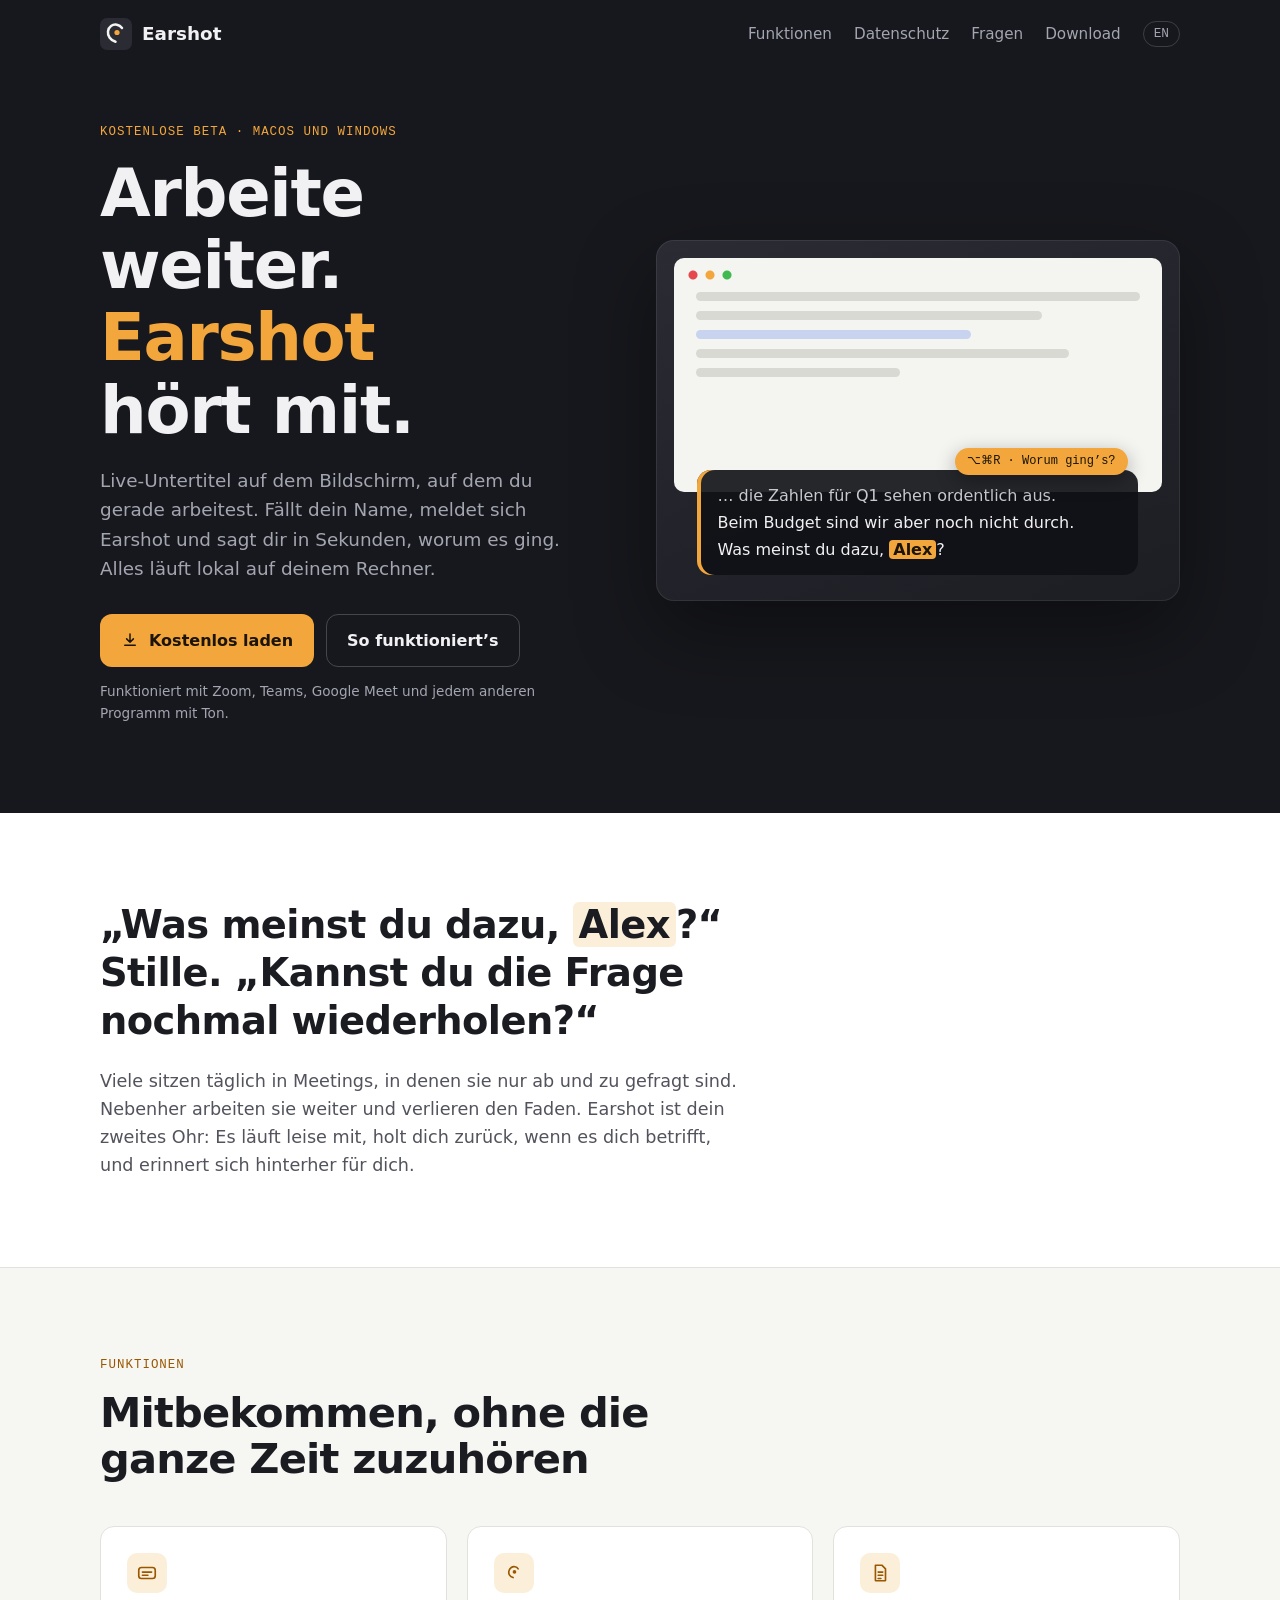
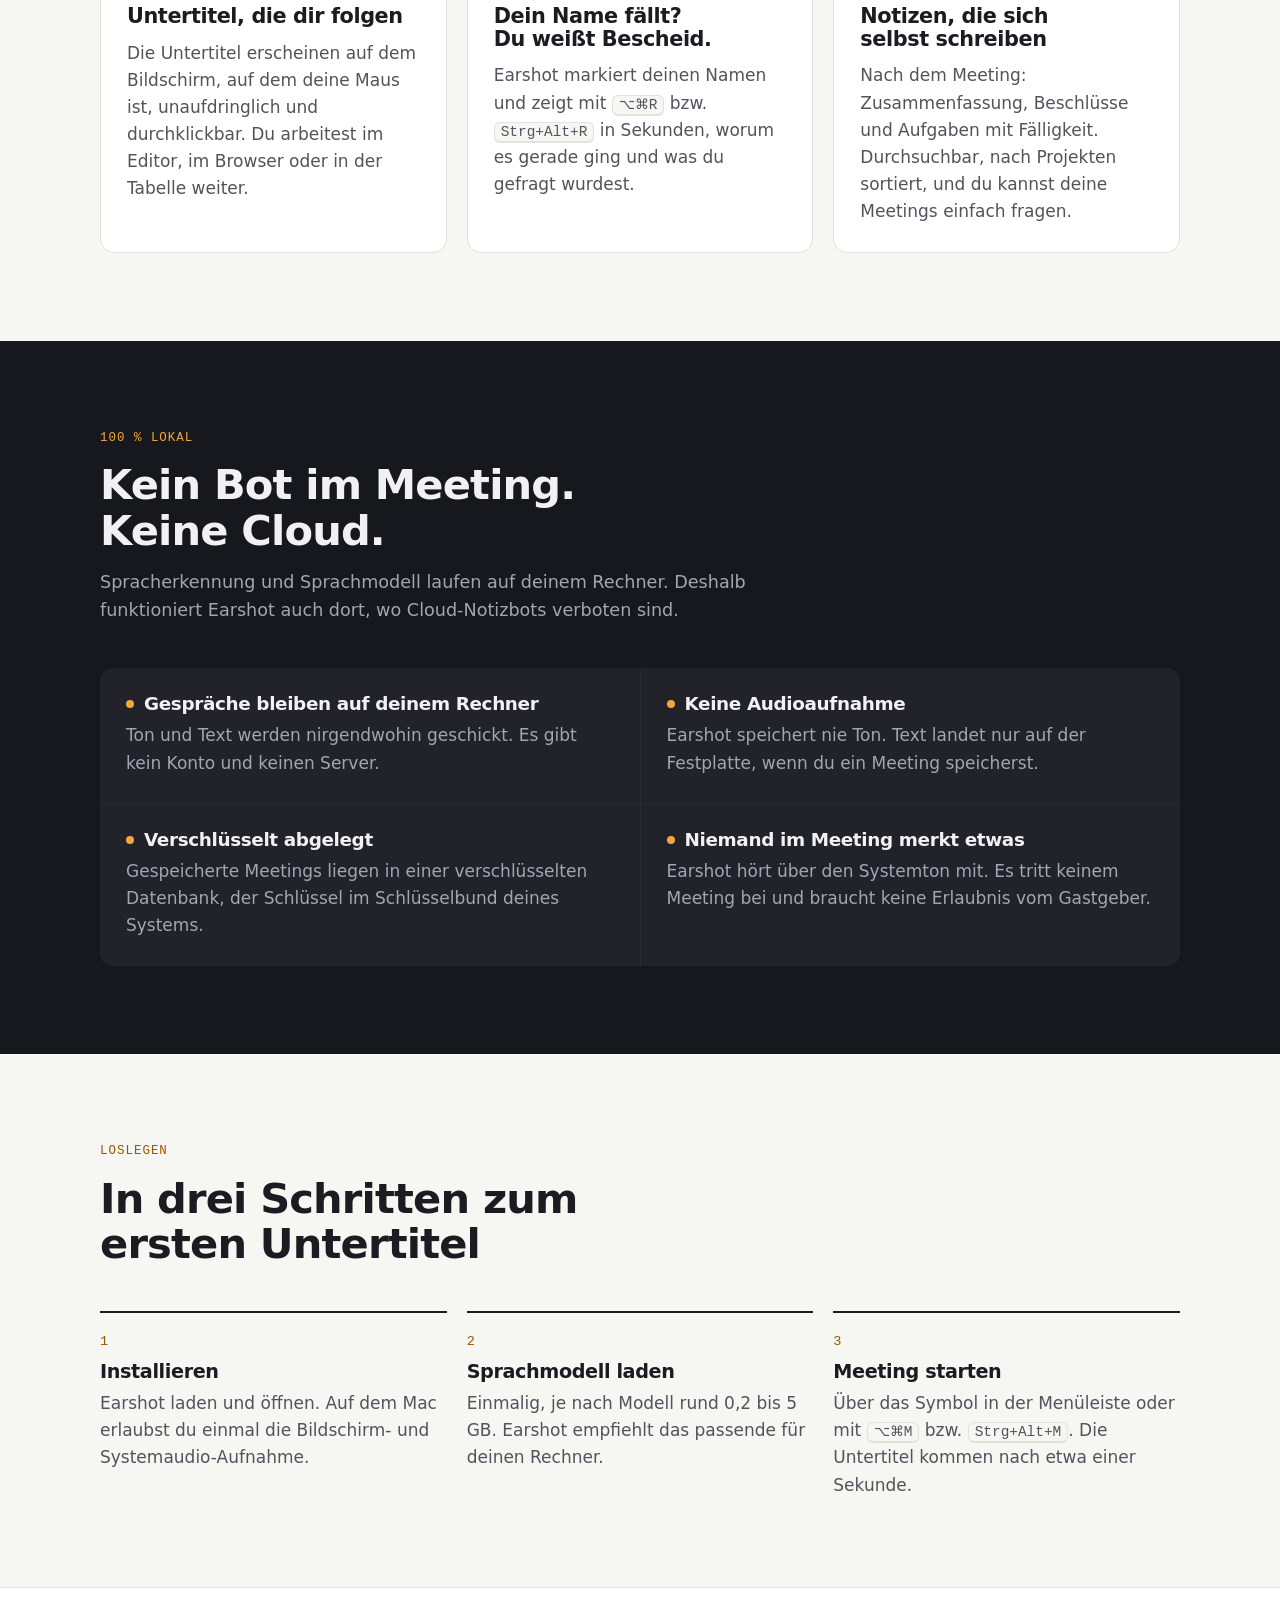
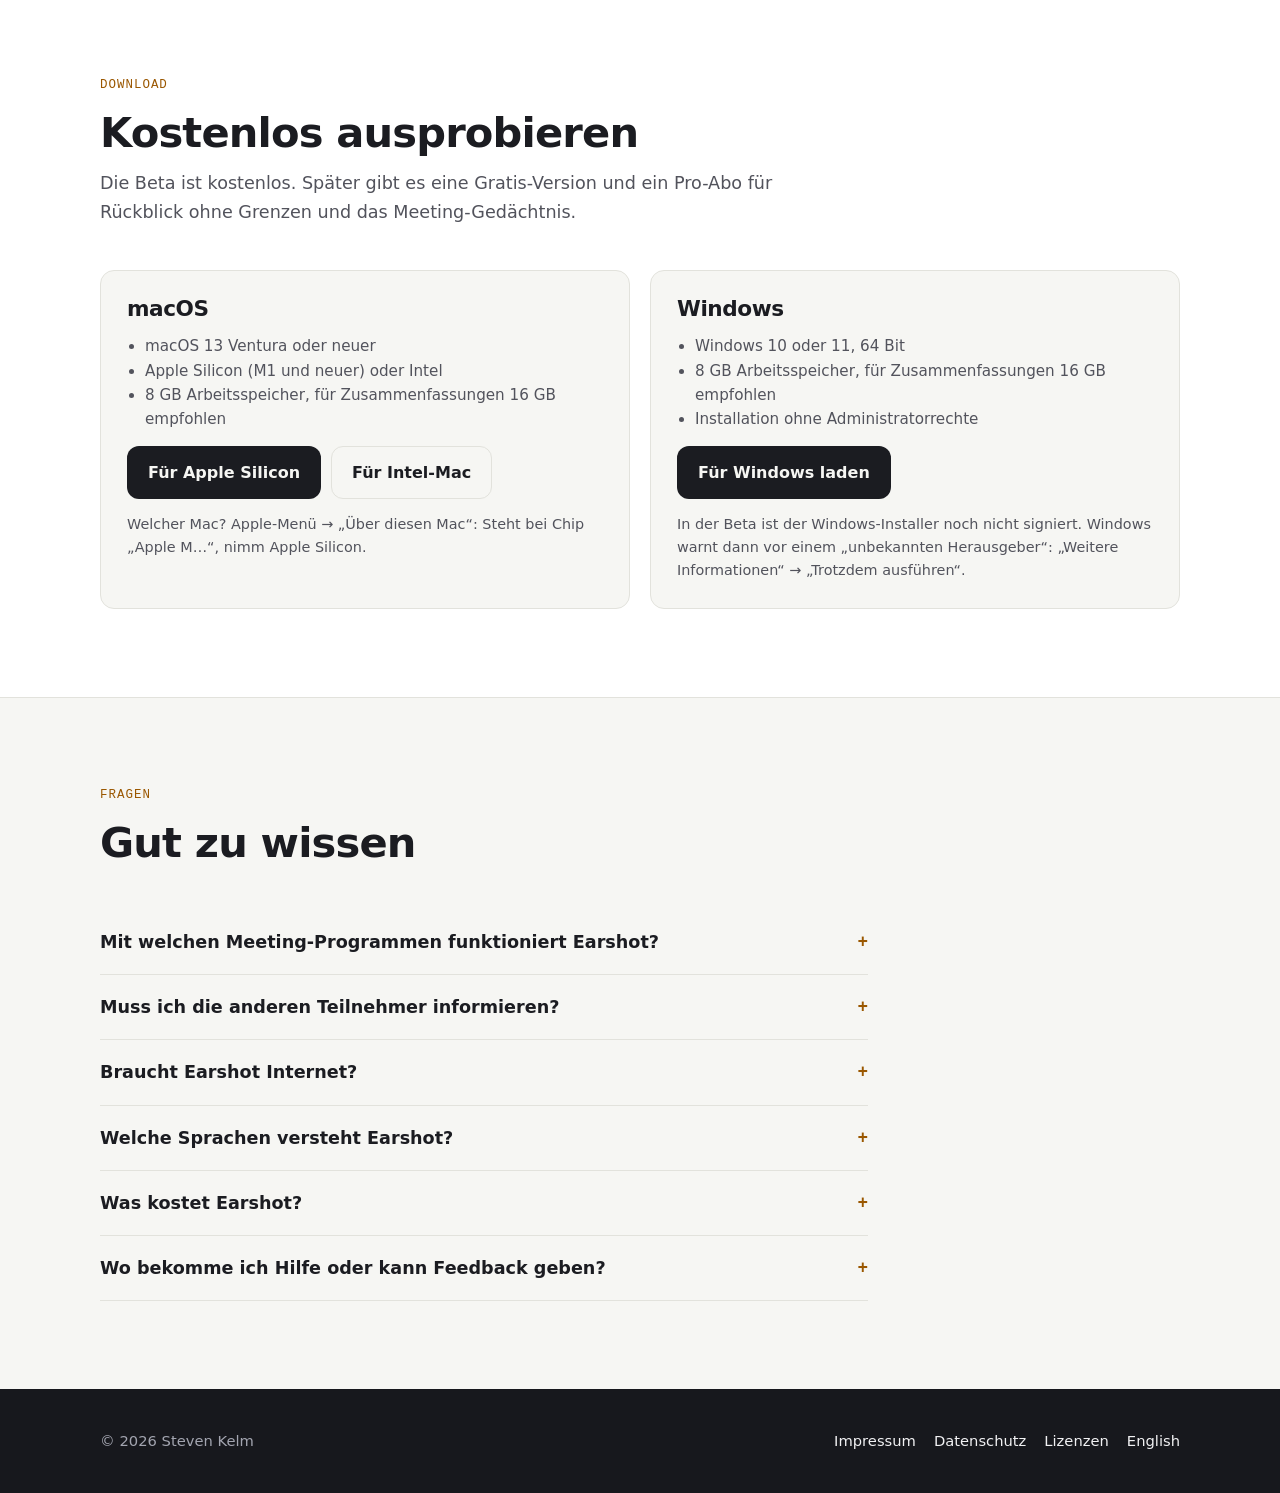
==== index.html @ 442b1ad5 "feat: Earshot website (German and English) with imprint, privacy and licenses" ====
<!doctype html>
<html lang="de">
  <head>
    <meta charset="utf-8" />
    <meta name="viewport" content="width=device-width, initial-scale=1, viewport-fit=cover" />
    <title>Earshot – Live-Untertitel für jedes Meeting, lokal auf deinem Rechner</title>
    <meta
      name="description"
      content="Earshot zeigt Live-Untertitel auf dem Bildschirm, auf dem du arbeitest, meldet sich, wenn dein Name fällt, und fasst Meetings zusammen. Ohne Bot, ohne Cloud."
    />
    <meta name="color-scheme" content="light dark" />
    <link rel="icon" href="assets/icon.svg" type="image/svg+xml" />
    <link rel="alternate" hreflang="en" href="en/" />
    <link rel="alternate" hreflang="de" href="./" />
    <link rel="stylesheet" href="assets/style.css" />
    <script src="assets/site.js" defer></script>
  </head>
  <body>
    <a class="skip" href="#inhalt">Zum Inhalt springen</a>

    <header class="site-header">
      <div class="wrap">
        <a class="brand" href="./" aria-label="Earshot – Startseite">
          <svg viewBox="0 0 64 64" aria-hidden="true">
            <rect width="64" height="64" rx="14" fill="#2a2b33" />
            <path
              d="M44 20C39 13 29 11 22 16C15 21 14 32 19 39C22 43.5 26 46 31 47.5"
              fill="none"
              stroke="#f4f4f1"
              stroke-width="5"
              stroke-linecap="round"
            />
            <circle cx="34" cy="29" r="5.2" fill="#f2a63c" />
          </svg>
          Earshot
        </a>
        <nav class="site-nav" aria-label="Hauptnavigation">
          <a class="hide-small" href="#funktionen">Funktionen</a>
          <a class="hide-small" href="#lokal">Datenschutz</a>
          <a class="hide-small" href="#fragen">Fragen</a>
          <a href="#download">Download</a>
          <a class="lang" href="en/" hreflang="en" lang="en">EN</a>
        </nav>
      </div>
    </header>

    <main id="inhalt">
      <div class="hero">
        <div class="wrap">
          <div>
            <span class="eyebrow">Kostenlose Beta · macOS und Windows</span>
            <h1>Arbeite weiter. <em>Earshot</em> hört mit.</h1>
            <p class="lede">
              Live-Untertitel auf dem Bildschirm, auf dem du gerade arbeitest. Fällt dein Name,
              meldet sich Earshot und sagt dir in Sekunden, worum es ging. Alles läuft lokal auf
              deinem Rechner.
            </p>
            <div class="cta">
              <a
                class="button primary"
                href="#download"
                data-hero-download
                data-label-mac="Kostenlos für Mac laden"
                data-label-windows="Kostenlos für Windows laden"
              >
                <svg viewBox="0 0 24 24" aria-hidden="true">
                  <path
                    d="M12 4v11m0 0-4.5-4.5M12 15l4.5-4.5M5 19h14"
                    fill="none"
                    stroke="currentColor"
                    stroke-width="2"
                    stroke-linecap="round"
                    stroke-linejoin="round"
                  />
                </svg>
                <span>Kostenlos laden</span>
              </a>
              <a class="button secondary" href="#funktionen">So funktioniert’s</a>
            </div>
            <p class="fineprint">
              Funktioniert mit Zoom, Teams, Google Meet und jedem anderen Programm mit Ton.
            </p>
          </div>

          <div
            class="demo"
            role="img"
            aria-label="Beispiel: Untertitel unten auf dem Bildschirm, der Name Alex ist gelb markiert, daneben der Hinweis Worum ging’s?"
          >
            <div class="demo-window" aria-hidden="true">
              <span></span><span></span><span></span><span></span><span></span>
            </div>
            <div class="overlay" aria-hidden="true">
              <span class="line">… die Zahlen für Q1 sehen ordentlich aus.</span>
              <span class="line">Beim Budget sind wir aber noch nicht durch.</span>
              <span class="line">Was meinst du dazu, <mark>Alex</mark>?</span>
            </div>
            <span class="chip" aria-hidden="true">⌥⌘R · Worum ging’s?</span>
          </div>
        </div>
      </div>

      <section class="problem" aria-labelledby="problem-h">
        <div class="wrap">
          <h2 id="problem-h" class="quote">
            „Was meinst du dazu, <mark>Alex</mark>?“ Stille. „Kannst du die Frage nochmal
            wiederholen?“
          </h2>
          <p class="after">
            Viele sitzen täglich in Meetings, in denen sie nur ab und zu gefragt sind. Nebenher
            arbeiten sie weiter und verlieren den Faden. Earshot ist dein zweites Ohr: Es läuft
            leise mit, holt dich zurück, wenn es dich betrifft, und erinnert sich hinterher für
            dich.
          </p>
        </div>
      </section>

      <section id="funktionen" aria-labelledby="funktionen-h">
        <div class="wrap">
          <div class="section-head">
            <span class="eyebrow">Funktionen</span>
            <h2 id="funktionen-h">Mitbekommen, ohne die ganze Zeit zuzuhören</h2>
          </div>
          <div class="features">
            <article class="feature">
              <span class="icon" aria-hidden="true">
                <svg viewBox="0 0 24 24">
                  <rect
                    x="3"
                    y="6"
                    width="18"
                    height="12"
                    rx="3"
                    fill="none"
                    stroke="currentColor"
                    stroke-width="1.8"
                  />
                  <path
                    d="M7 11h10M7 14.5h6"
                    stroke="currentColor"
                    stroke-width="1.8"
                    stroke-linecap="round"
                  />
                </svg>
              </span>
              <h3>Untertitel, die dir folgen</h3>
              <p>
                Die Untertitel erscheinen auf dem Bildschirm, auf dem deine Maus ist, unaufdringlich
                und durchklickbar. Du arbeitest im Editor, im Browser oder in der Tabelle weiter.
              </p>
            </article>
            <article class="feature">
              <span class="icon" aria-hidden="true">
                <svg viewBox="0 0 24 24">
                  <path
                    d="M16.5 7.5C15 5 11.5 4.3 9 6S5.5 11.5 7 14c1 1.6 2.4 2.5 4 3"
                    fill="none"
                    stroke="currentColor"
                    stroke-width="1.8"
                    stroke-linecap="round"
                  />
                  <circle cx="12.5" cy="10.8" r="2" fill="currentColor" />
                </svg>
              </span>
              <h3>Dein Name fällt? Du weißt Bescheid.</h3>
              <p>
                Earshot markiert deinen Namen und zeigt mit <kbd>⌥⌘R</kbd> bzw.
                <kbd>Strg+Alt+R</kbd> in Sekunden, worum es gerade ging und was du gefragt wurdest.
              </p>
            </article>
            <article class="feature">
              <span class="icon" aria-hidden="true">
                <svg viewBox="0 0 24 24">
                  <path
                    d="M7 3.5h7l4 4V20a.5.5 0 0 1-.5.5h-10A.5.5 0 0 1 7 20z"
                    fill="none"
                    stroke="currentColor"
                    stroke-width="1.8"
                    stroke-linejoin="round"
                  />
                  <path
                    d="M10 11h5M10 14.5h5M10 18h3"
                    stroke="currentColor"
                    stroke-width="1.8"
                    stroke-linecap="round"
                  />
                </svg>
              </span>
              <h3>Notizen, die sich selbst schreiben</h3>
              <p>
                Nach dem Meeting: Zusammenfassung, Beschlüsse und Aufgaben mit Fälligkeit.
                Durchsuchbar, nach Projekten sortiert, und du kannst deine Meetings einfach fragen.
              </p>
            </article>
          </div>
        </div>
      </section>

      <section id="lokal" class="local" aria-labelledby="lokal-h">
        <div class="wrap">
          <div class="section-head">
            <span class="eyebrow">100 % lokal</span>
            <h2 id="lokal-h">Kein Bot im Meeting. Keine Cloud.</h2>
            <p>
              Spracherkennung und Sprachmodell laufen auf deinem Rechner. Deshalb funktioniert
              Earshot auch dort, wo Cloud-Notizbots verboten sind.
            </p>
          </div>
          <div class="promises">
            <div class="promise">
              <h3>Gespräche bleiben auf deinem Rechner</h3>
              <p>
                Ton und Text werden nirgendwohin geschickt. Es gibt kein Konto und keinen Server.
              </p>
            </div>
            <div class="promise">
              <h3>Keine Audioaufnahme</h3>
              <p>
                Earshot speichert nie Ton. Text landet nur auf der Festplatte, wenn du ein Meeting
                speicherst.
              </p>
            </div>
            <div class="promise">
              <h3>Verschlüsselt abgelegt</h3>
              <p>
                Gespeicherte Meetings liegen in einer verschlüsselten Datenbank, der Schlüssel im
                Schlüsselbund deines Systems.
              </p>
            </div>
            <div class="promise">
              <h3>Niemand im Meeting merkt etwas</h3>
              <p>
                Earshot hört über den Systemton mit. Es tritt keinem Meeting bei und braucht keine
                Erlaubnis vom Gastgeber.
              </p>
            </div>
          </div>
        </div>
      </section>

      <section aria-labelledby="start-h">
        <div class="wrap">
          <div class="section-head">
            <span class="eyebrow">Loslegen</span>
            <h2 id="start-h">In drei Schritten zum ersten Untertitel</h2>
          </div>
          <ol class="steps">
            <li>
              <h3>Installieren</h3>
              <p>
                Earshot laden und öffnen. Auf dem Mac erlaubst du einmal die Bildschirm- und
                Systemaudio-Aufnahme.
              </p>
            </li>
            <li>
              <h3>Sprachmodell laden</h3>
              <p>
                Einmalig, je nach Modell rund 0,2 bis 5 GB. Earshot empfiehlt das passende für
                deinen Rechner.
              </p>
            </li>
            <li>
              <h3>Meeting starten</h3>
              <p>
                Über das Symbol in der Menüleiste oder mit <kbd>⌥⌘M</kbd> bzw.
                <kbd>Strg+Alt+M</kbd>. Die Untertitel kommen nach etwa einer Sekunde.
              </p>
            </li>
          </ol>
        </div>
      </section>

      <section id="download" class="download" aria-labelledby="download-h">
        <div class="wrap">
          <div class="section-head">
            <span class="eyebrow">Download</span>
            <h2 id="download-h">Kostenlos ausprobieren</h2>
            <p>
              Die Beta ist kostenlos. Später gibt es eine Gratis-Version und ein Pro-Abo für
              Rückblick ohne Grenzen und das Meeting-Gedächtnis.
            </p>
          </div>
          <div class="platforms">
            <article class="platform" data-platform="mac">
              <h3>macOS</h3>
              <ul>
                <li>macOS 13 Ventura oder neuer</li>
                <li>Apple Silicon (M1 und neuer) oder Intel</li>
                <li>8 GB Arbeitsspeicher, für Zusammenfassungen 16 GB empfohlen</li>
              </ul>
              <div class="links">
                <a
                  class="button primary"
                  href="https://github.com/Kstev239/earshot-site/releases/latest/download/Earshot-mac-apple-silicon.dmg"
                  >Für Apple Silicon</a
                >
                <a
                  class="button secondary"
                  href="https://github.com/Kstev239/earshot-site/releases/latest/download/Earshot-mac-intel.dmg"
                  >Für Intel-Mac</a
                >
              </div>
              <p class="note">
                Welcher Mac? Apple-Menü → „Über diesen Mac“: Steht bei Chip „Apple M…“, nimm Apple
                Silicon.
              </p>
            </article>
            <article class="platform" data-platform="windows">
              <h3>Windows</h3>
              <ul>
                <li>Windows 10 oder 11, 64 Bit</li>
                <li>8 GB Arbeitsspeicher, für Zusammenfassungen 16 GB empfohlen</li>
                <li>Installation ohne Administratorrechte</li>
              </ul>
              <div class="links">
                <a
                  class="button primary"
                  href="https://github.com/Kstev239/earshot-site/releases/latest/download/Earshot-windows-setup.exe"
                  >Für Windows laden</a
                >
              </div>
              <p class="note">
                In der Beta ist der Windows-Installer noch nicht signiert. Windows warnt dann vor
                einem „unbekannten Herausgeber“: „Weitere Informationen“ → „Trotzdem ausführen“.
              </p>
            </article>
          </div>
        </div>
      </section>

      <section id="fragen" aria-labelledby="fragen-h">
        <div class="wrap">
          <div class="section-head">
            <span class="eyebrow">Fragen</span>
            <h2 id="fragen-h">Gut zu wissen</h2>
          </div>
          <div class="faq">
            <details>
              <summary>Mit welchen Meeting-Programmen funktioniert Earshot?</summary>
              <p>
                Mit allen, die über deinen Rechner Ton abspielen: Zoom, Microsoft Teams, Google
                Meet, Webex, Slack-Huddles, Discord und auch Videos im Browser. Earshot setzt am
                Systemton an, nicht an einem bestimmten Programm.
              </p>
            </details>
            <details>
              <summary>Muss ich die anderen Teilnehmer informieren?</summary>
              <p>
                Earshot nimmt keinen Ton auf und speichert Text nur, wenn du es willst. Trotzdem ist
                es fair und in vielen Firmen üblich, kurz Bescheid zu sagen. Earshot bietet dafür
                einen fertigen Hinweistext zum Kopieren. Was in deinem Fall rechtlich gilt, hängt
                vom Land und deinem Arbeitgeber ab.
              </p>
            </details>
            <details>
              <summary>Braucht Earshot Internet?</summary>
              <p>
                Nur zum einmaligen Laden der Sprachmodelle und um nach Updates zu suchen. Während
                eines Meetings baut Earshot keine Verbindung auf. Inhalte deiner Meetings verlassen
                nie deinen Rechner.
              </p>
            </details>
            <details>
              <summary>Welche Sprachen versteht Earshot?</summary>
              <p>
                Gedacht ist Earshot für Deutsch und Englisch. In den Einstellungen gibt es
                zusätzlich die automatische Spracherkennung, die auch weitere Sprachen versteht,
                dann aber weniger zuverlässig ist. Die App selbst gibt es auf Deutsch und Englisch.
              </p>
            </details>
            <details>
              <summary>Was kostet Earshot?</summary>
              <p>
                Während der Beta nichts. Danach bleiben Live-Untertitel und der Hinweis bei deinem
                Namen kostenlos. Unbegrenzte Rückblicke, Zusammenfassungen und das
                Meeting-Gedächtnis gibt es dann im Pro-Abo.
              </p>
            </details>
            <details>
              <summary>Wo bekomme ich Hilfe oder kann Feedback geben?</summary>
              <p>
                Schreib an <a href="mailto:Kelmsteven8@gmail.com">Kelmsteven8@gmail.com</a>. Über
                Feedback aus der Beta freue ich mich besonders.
              </p>
            </details>
          </div>
        </div>
      </section>
    </main>

    <footer class="site-footer">
      <div class="wrap">
        <span>© 2026 Steven Kelm</span>
        <nav aria-label="Rechtliches">
          <a href="impressum.html">Impressum</a>
          <a href="datenschutz.html">Datenschutz</a>
          <a href="lizenzen.html">Lizenzen</a>
          <a href="en/" hreflang="en" lang="en">English</a>
        </nav>
      </div>
    </footer>
  </body>
</html>
---- assets/style.css ----
/*
 * Earshot website, direction "Signal" (ADR-066, ADR-067): graphite and
 * honey, system fonts only (nothing loaded from other servers).
 */
:root {
  --bg: #f6f6f3;
  --surface: #ffffff;
  --ink: #1b1c21;
  --muted: #52535c;
  --line: #e2e2dc;
  --honey: #f2a63c;
  --honey-text: #9a5700;
  --honey-tint: #fbefd9;
  --night: #17181d;
  --night-raised: #22232a;
  --night-ink: #f1f1f3;
  --night-muted: #a3a5b0;
  --radius: 14px;
  --font:
    -apple-system, BlinkMacSystemFont, "SF Pro Text", "Segoe UI Variable Text", "Segoe UI",
    system-ui, sans-serif;
  --font-display:
    -apple-system, BlinkMacSystemFont, "SF Pro Display", "Segoe UI Variable Display", "Segoe UI",
    system-ui, sans-serif;
  --mono: ui-monospace, "SF Mono", "Cascadia Mono", Menlo, Consolas, monospace;
  color-scheme: light;
}

@media (prefers-color-scheme: dark) {
  :root {
    --bg: #131418;
    --surface: #1c1d23;
    --ink: #f1f1f3;
    --muted: #a3a5b0;
    --line: #2c2e36;
    --honey-text: #f2a63c;
    --honey-tint: #2e2312;
    color-scheme: dark;
  }
}

* {
  box-sizing: border-box;
}

html {
  scroll-behavior: smooth;
}

@media (prefers-reduced-motion: reduce) {
  html {
    scroll-behavior: auto;
  }
}

body {
  margin: 0;
  background: var(--bg);
  color: var(--ink);
  font-family: var(--font);
  font-size: 17px;
  line-height: 1.6;
  -webkit-font-smoothing: antialiased;
}

a {
  color: inherit;
}

a:focus-visible,
button:focus-visible,
summary:focus-visible {
  outline: 3px solid var(--honey);
  outline-offset: 3px;
  border-radius: 6px;
}

h1,
h2,
h3 {
  font-family: var(--font-display);
  letter-spacing: -0.02em;
  line-height: 1.1;
  text-wrap: balance;
  margin: 0;
}

p {
  margin: 0;
}

.wrap {
  max-width: 1120px;
  margin: 0 auto;
  padding-left: max(20px, env(safe-area-inset-left, 0px));
  padding-right: max(20px, env(safe-area-inset-right, 0px));
}

.skip {
  position: absolute;
  left: -9999px;
}

.skip:focus {
  left: 16px;
  top: 16px;
  z-index: 20;
  background: var(--surface);
  padding: 8px 12px;
}

/* Header */
.site-header {
  background: var(--night);
  color: var(--night-ink);
}

.site-header .wrap {
  display: flex;
  align-items: center;
  gap: 24px;
  padding-block: 18px;
}

.brand {
  display: inline-flex;
  align-items: center;
  gap: 10px;
  font-family: var(--font-display);
  font-weight: 700;
  font-size: 1.15rem;
  text-decoration: none;
  color: var(--night-ink);
}

.brand svg {
  width: 32px;
  height: 32px;
}

.site-nav {
  display: flex;
  gap: 22px;
  margin-left: auto;
  align-items: center;
  font-size: 0.95rem;
}

.site-nav a {
  color: var(--night-muted);
  text-decoration: none;
}

.site-nav a:hover {
  color: var(--night-ink);
}

.site-nav .lang {
  font-family: var(--mono);
  font-size: 0.8rem;
  border: 1px solid #ffffff2a;
  border-radius: 999px;
  padding: 2px 10px;
}

@media (max-width: 720px) {
  .site-nav .hide-small {
    display: none;
  }
}

/* Hero */
.hero {
  background: var(--night);
  color: var(--night-ink);
  padding-block: 48px 88px;
  overflow: hidden;
}

.hero .wrap {
  display: grid;
  grid-template-columns: minmax(0, 1fr) minmax(0, 1.05fr);
  gap: 56px;
  align-items: center;
}

@media (max-width: 900px) {
  .hero .wrap {
    grid-template-columns: minmax(0, 1fr);
    gap: 40px;
  }
}

.eyebrow {
  font-family: var(--mono);
  font-size: 0.78rem;
  letter-spacing: 0.08em;
  text-transform: uppercase;
  color: var(--honey);
}

.hero h1 {
  font-size: clamp(2.4rem, 5.6vw, 4.1rem);
  margin-top: 14px;
}

.hero h1 em {
  font-style: normal;
  color: var(--honey);
}

.hero .lede {
  margin-top: 20px;
  font-size: 1.15rem;
  color: var(--night-muted);
  max-width: 34rem;
}

.cta {
  display: flex;
  flex-wrap: wrap;
  gap: 12px;
  margin-top: 30px;
}

.button {
  display: inline-flex;
  align-items: center;
  gap: 10px;
  padding: 13px 20px;
  border-radius: 12px;
  font-weight: 600;
  font-size: 1rem;
  text-decoration: none;
  border: 1px solid transparent;
  transition:
    transform 120ms ease,
    background 120ms ease;
}

.button svg {
  width: 18px;
  height: 18px;
  flex-shrink: 0;
}

.button.primary {
  background: var(--honey);
  color: #1b1407;
}

.button.primary:hover {
  background: #f6b65c;
}

.button.secondary {
  border-color: #ffffff33;
  color: var(--night-ink);
}

.button.secondary:hover {
  background: #ffffff12;
}

.button:active {
  transform: translateY(1px);
}

.fineprint {
  margin-top: 14px;
  font-size: 0.85rem;
  color: var(--night-muted);
}

/* The demo: a desktop with the caption overlay at the bottom. */
.demo {
  position: relative;
  border-radius: 18px;
  background: linear-gradient(160deg, #2a2b33, #1d1e24);
  padding: 18px;
  box-shadow:
    0 30px 80px #00000066,
    inset 0 0 0 1px #ffffff14;
  aspect-ratio: 16 / 11;
  max-width: 100%;
}

.demo-window {
  position: absolute;
  inset: 18px 18px 30% 18px;
  border-radius: 10px;
  background: #f4f4f1;
  padding: 34px 22px 18px;
  display: flex;
  flex-direction: column;
  gap: 10px;
  overflow: hidden;
}

.demo-window::before {
  content: "";
  position: absolute;
  top: 12px;
  left: 14px;
  width: 44px;
  height: 10px;
  background:
    radial-gradient(circle at 5px 5px, #e5484d 4px, transparent 5px),
    radial-gradient(circle at 22px 5px, #f2a63c 4px, transparent 5px),
    radial-gradient(circle at 39px 5px, #3fb950 4px, transparent 5px);
}

.demo-window span {
  display: block;
  height: 9px;
  border-radius: 5px;
  background: #d9d9d3;
}

.demo-window span:nth-child(2) {
  width: 78%;
}

.demo-window span:nth-child(3) {
  width: 62%;
  background: #c8d3f0;
}

.demo-window span:nth-child(4) {
  width: 84%;
}

.demo-window span:nth-child(5) {
  width: 46%;
}

.overlay {
  position: absolute;
  left: 8%;
  right: 8%;
  bottom: 7%;
  border-radius: 14px;
  background: #101116e6;
  padding: 14px 18px 14px 20px;
  font-size: clamp(0.82rem, 1.6vw, 1rem);
  line-height: 1.45;
  color: #f1f1f3;
  display: flex;
  flex-direction: column;
  gap: 4px;
  box-shadow: inset 4px 0 0 transparent;
  animation: overlay-mentioned 0.6s ease-out 3.6s both;
}

.overlay .line {
  animation: line-in 0.5s ease-out both;
}

.overlay .line:nth-child(1) {
  animation-delay: 0.4s;
  color: #c8c8d0;
}

.overlay .line:nth-child(2) {
  animation-delay: 1.8s;
}

.overlay .line:nth-child(3) {
  animation-delay: 3.2s;
}

.overlay mark {
  background: var(--honey);
  color: #1b1407;
  border-radius: 4px;
  padding: 0 4px;
  font-weight: 600;
}

.chip {
  position: absolute;
  right: 10%;
  bottom: calc(7% + 100px);
  font-family: var(--mono);
  font-size: 0.75rem;
  color: #1b1407;
  background: var(--honey);
  border-radius: 999px;
  padding: 4px 12px;
  box-shadow: 0 6px 20px #00000055;
  animation: line-in 0.5s ease-out 4.2s both;
}

@keyframes line-in {
  from {
    opacity: 0;
    transform: translateY(6px);
  }
  to {
    opacity: 1;
    transform: none;
  }
}

@keyframes overlay-mentioned {
  from {
    box-shadow: inset 4px 0 0 transparent;
  }
  to {
    box-shadow: inset 4px 0 0 var(--honey);
  }
}

@media (prefers-reduced-motion: reduce) {
  .overlay,
  .overlay .line,
  .chip {
    animation-duration: 1ms;
    animation-delay: 0s;
  }
}

/* Sections */
main section {
  padding-block: 88px;
}

.section-head {
  max-width: 44rem;
  display: flex;
  flex-direction: column;
  gap: 14px;
  margin-bottom: 44px;
}

.section-head h2 {
  font-size: clamp(1.8rem, 3.6vw, 2.6rem);
}

.section-head p {
  color: var(--muted);
  font-size: 1.1rem;
}

.section-head .eyebrow {
  color: var(--honey-text);
}

/* Problem: a quote that is the whole point. */
.problem {
  background: var(--surface);
  border-bottom: 1px solid var(--line);
}

.quote {
  font-family: var(--font-display);
  font-size: clamp(1.6rem, 3.4vw, 2.4rem);
  line-height: 1.25;
  letter-spacing: -0.015em;
  max-width: 46rem;
}

.quote mark {
  background: var(--honey-tint);
  color: inherit;
  border-radius: 6px;
  padding: 0 6px;
}

.problem .after {
  margin-top: 22px;
  color: var(--muted);
  font-size: 1.1rem;
  max-width: 40rem;
}

/* Features */
.features {
  display: grid;
  grid-template-columns: repeat(3, minmax(0, 1fr));
  gap: 20px;
}

@media (max-width: 900px) {
  .features {
    grid-template-columns: minmax(0, 1fr);
  }
}

.feature {
  background: var(--surface);
  border: 1px solid var(--line);
  border-radius: var(--radius);
  padding: 26px;
  display: flex;
  flex-direction: column;
  gap: 12px;
}

.feature .icon {
  width: 40px;
  height: 40px;
  border-radius: 10px;
  background: var(--honey-tint);
  color: var(--honey-text);
  display: grid;
  place-items: center;
}

.feature .icon svg {
  width: 22px;
  height: 22px;
}

.feature h3 {
  font-size: 1.3rem;
}

.feature p {
  color: var(--muted);
}

kbd {
  font-family: var(--mono);
  font-size: 0.85em;
  border: 1px solid var(--line);
  border-bottom-width: 2px;
  border-radius: 6px;
  padding: 1px 6px;
  background: var(--bg);
  white-space: nowrap;
}

/* Local: dark band */
.local {
  background: var(--night);
  color: var(--night-ink);
}

.local .section-head p {
  color: var(--night-muted);
}

.local .section-head .eyebrow {
  color: var(--honey);
}

.promises {
  display: grid;
  grid-template-columns: repeat(2, minmax(0, 1fr));
  gap: 1px;
  background: #ffffff14;
  border-radius: var(--radius);
  overflow: hidden;
}

@media (max-width: 720px) {
  .promises {
    grid-template-columns: minmax(0, 1fr);
  }
}

.promise {
  background: var(--night-raised);
  padding: 26px;
  display: flex;
  flex-direction: column;
  gap: 8px;
}

.promise h3 {
  font-size: 1.15rem;
  display: flex;
  align-items: center;
  gap: 10px;
}

.promise h3::before {
  content: "";
  width: 8px;
  height: 8px;
  border-radius: 50%;
  background: var(--honey);
  flex-shrink: 0;
}

.promise p {
  color: var(--night-muted);
}

/* Steps: a real sequence, so numbered. */
.steps {
  list-style: none;
  margin: 0;
  padding: 0;
  display: grid;
  grid-template-columns: repeat(3, minmax(0, 1fr));
  gap: 20px;
  counter-reset: step;
}

@media (max-width: 900px) {
  .steps {
    grid-template-columns: minmax(0, 1fr);
  }
}

.steps li {
  counter-increment: step;
  border-top: 2px solid var(--ink);
  padding-top: 18px;
  display: flex;
  flex-direction: column;
  gap: 8px;
}

.steps li::before {
  content: counter(step);
  font-family: var(--mono);
  font-size: 0.85rem;
  color: var(--honey-text);
}

.steps h3 {
  font-size: 1.2rem;
}

.steps p {
  color: var(--muted);
}

/* Download */
.download {
  background: var(--surface);
  border-block: 1px solid var(--line);
}

.platforms {
  display: grid;
  grid-template-columns: repeat(2, minmax(0, 1fr));
  gap: 20px;
}

@media (max-width: 720px) {
  .platforms {
    grid-template-columns: minmax(0, 1fr);
  }
}

.platform {
  border: 1px solid var(--line);
  border-radius: var(--radius);
  padding: 26px;
  display: flex;
  flex-direction: column;
  gap: 14px;
  background: var(--bg);
}

.platform.current {
  border-color: var(--honey);
  box-shadow: 0 0 0 1px var(--honey);
}

.platform h3 {
  font-size: 1.35rem;
}

.platform ul {
  margin: 0;
  padding-left: 18px;
  color: var(--muted);
  font-size: 0.95rem;
}

.platform .links {
  display: flex;
  flex-wrap: wrap;
  gap: 10px;
}

.platform .button.primary {
  background: var(--ink);
  color: var(--bg);
}

.platform .button.primary:hover {
  background: var(--muted);
}

.platform .button.secondary {
  border-color: var(--line);
  color: var(--ink);
}

.platform .button.secondary:hover {
  background: var(--surface);
}

.note {
  font-size: 0.9rem;
  color: var(--muted);
}

/* FAQ */
.faq {
  max-width: 48rem;
  display: flex;
  flex-direction: column;
}

.faq details {
  border-bottom: 1px solid var(--line);
  padding-block: 18px;
}

.faq summary {
  cursor: pointer;
  font-weight: 600;
  font-size: 1.1rem;
  list-style: none;
  display: flex;
  justify-content: space-between;
  gap: 16px;
}

.faq summary::-webkit-details-marker {
  display: none;
}

.faq summary::after {
  content: "+";
  font-family: var(--mono);
  color: var(--honey-text);
}

.faq details[open] summary::after {
  content: "–";
}

.faq details p {
  margin-top: 10px;
  color: var(--muted);
}

/* Footer */
.site-footer {
  background: var(--night);
  color: var(--night-muted);
  padding-block: 40px;
  font-size: 0.92rem;
}

.site-footer .wrap {
  display: flex;
  flex-wrap: wrap;
  gap: 18px 32px;
  align-items: center;
}

.site-footer nav {
  display: flex;
  flex-wrap: wrap;
  gap: 18px;
  margin-left: auto;
}

.site-footer a {
  color: var(--night-ink);
  text-decoration: none;
}

.site-footer a:hover {
  text-decoration: underline;
}

/* Legal pages */
.legal {
  padding-block: 56px 88px;
}

.legal article {
  max-width: 44rem;
  display: flex;
  flex-direction: column;
  gap: 16px;
}

.legal h1 {
  font-size: clamp(2rem, 4vw, 2.8rem);
  margin-bottom: 8px;
}

.legal h2 {
  font-size: 1.3rem;
  margin-top: 22px;
}

.legal p,
.legal li {
  color: var(--ink);
}

.legal ul {
  margin: 0;
  padding-left: 20px;
}

.draft {
  background: var(--honey-tint);
  border-radius: 10px;
  padding: 14px 16px;
  font-size: 0.95rem;
}

.placeholder {
  background: var(--honey);
  color: #1b1407;
  border-radius: 4px;
  padding: 0 6px;
  font-weight: 600;
}

address {
  font-style: normal;
}
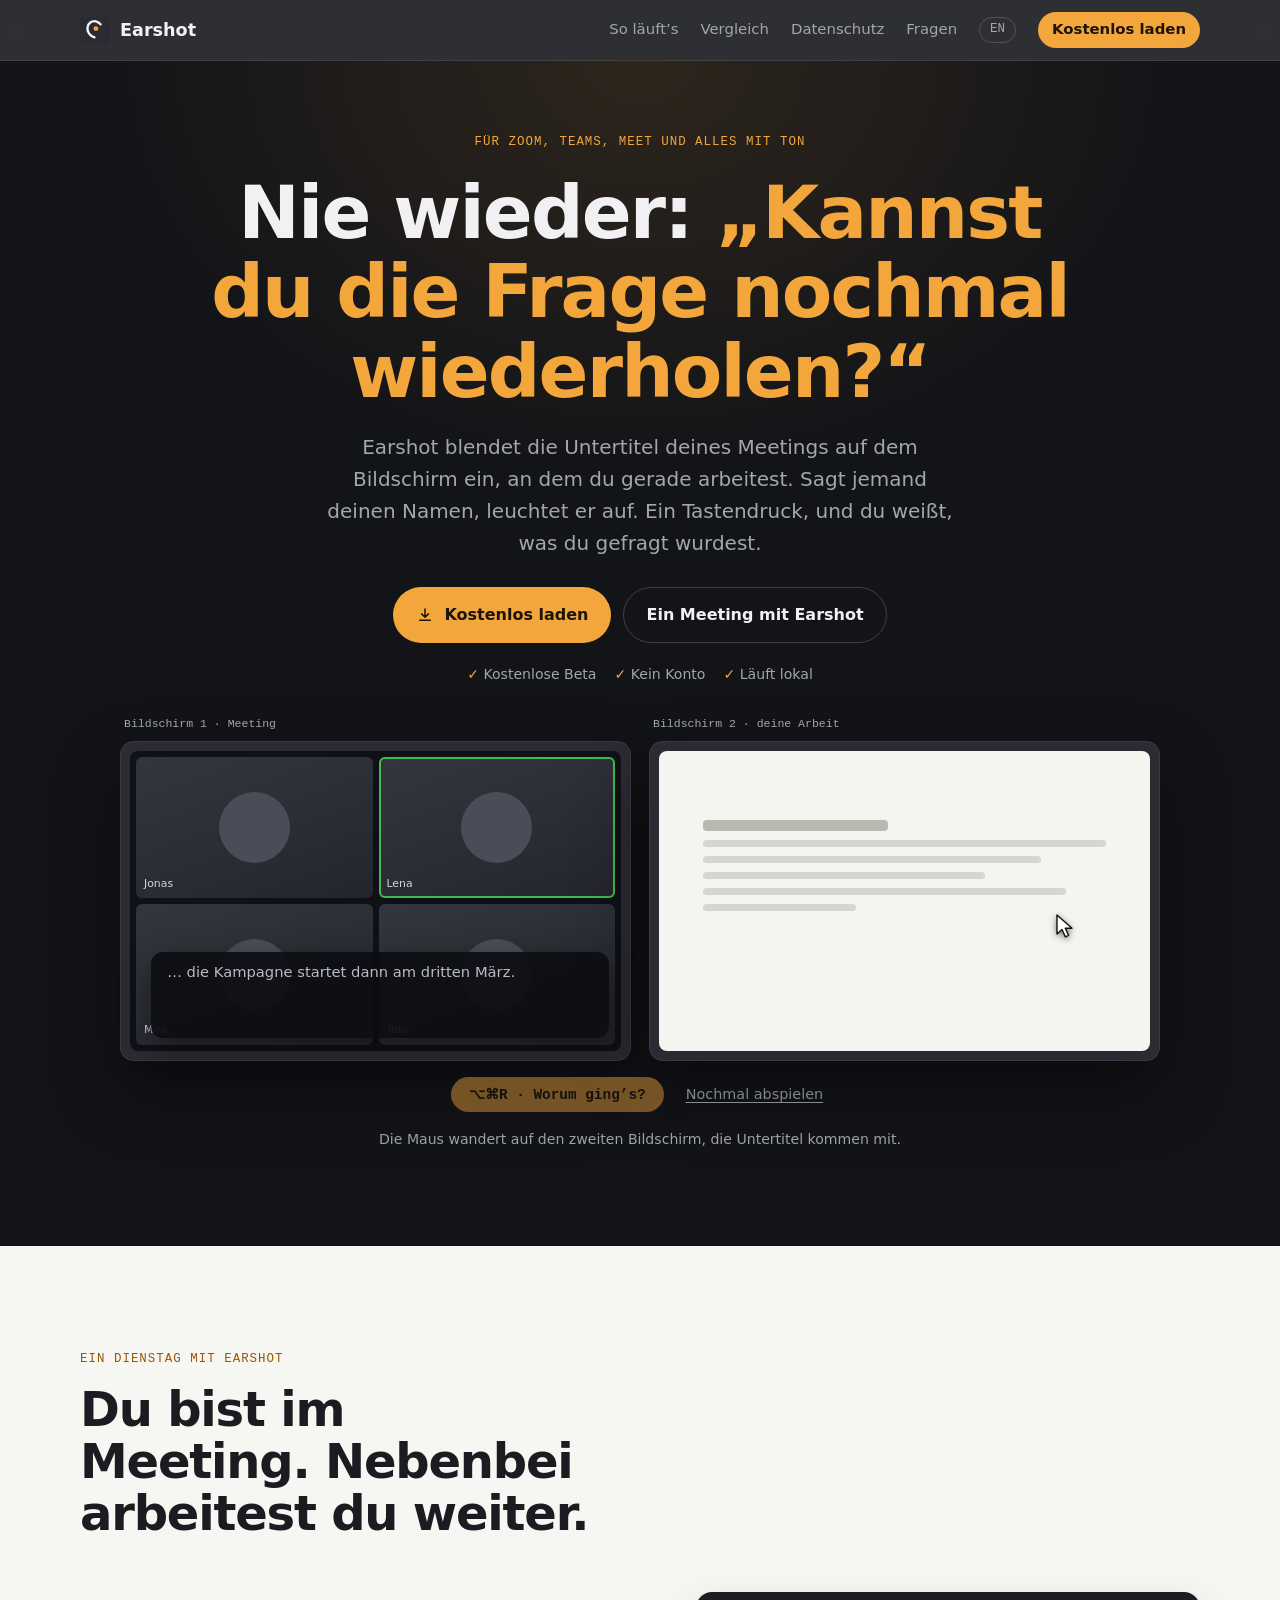
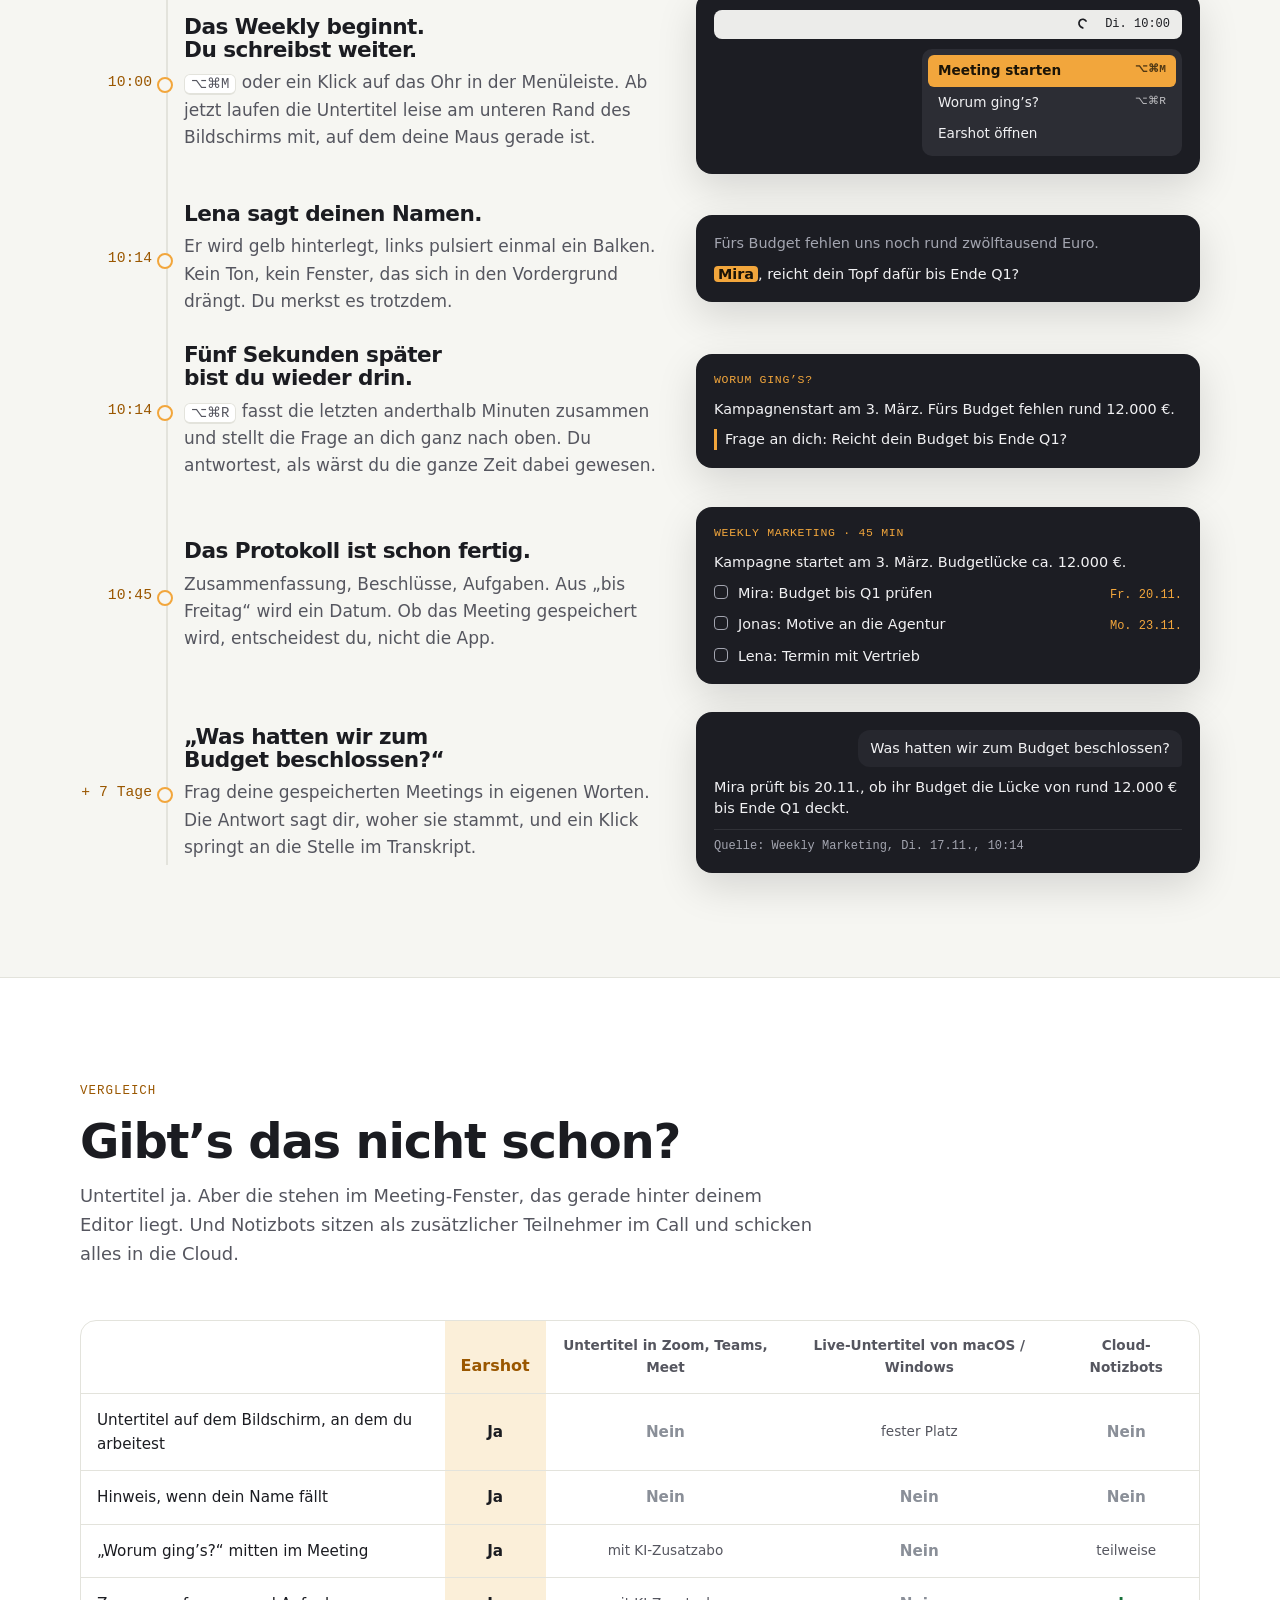
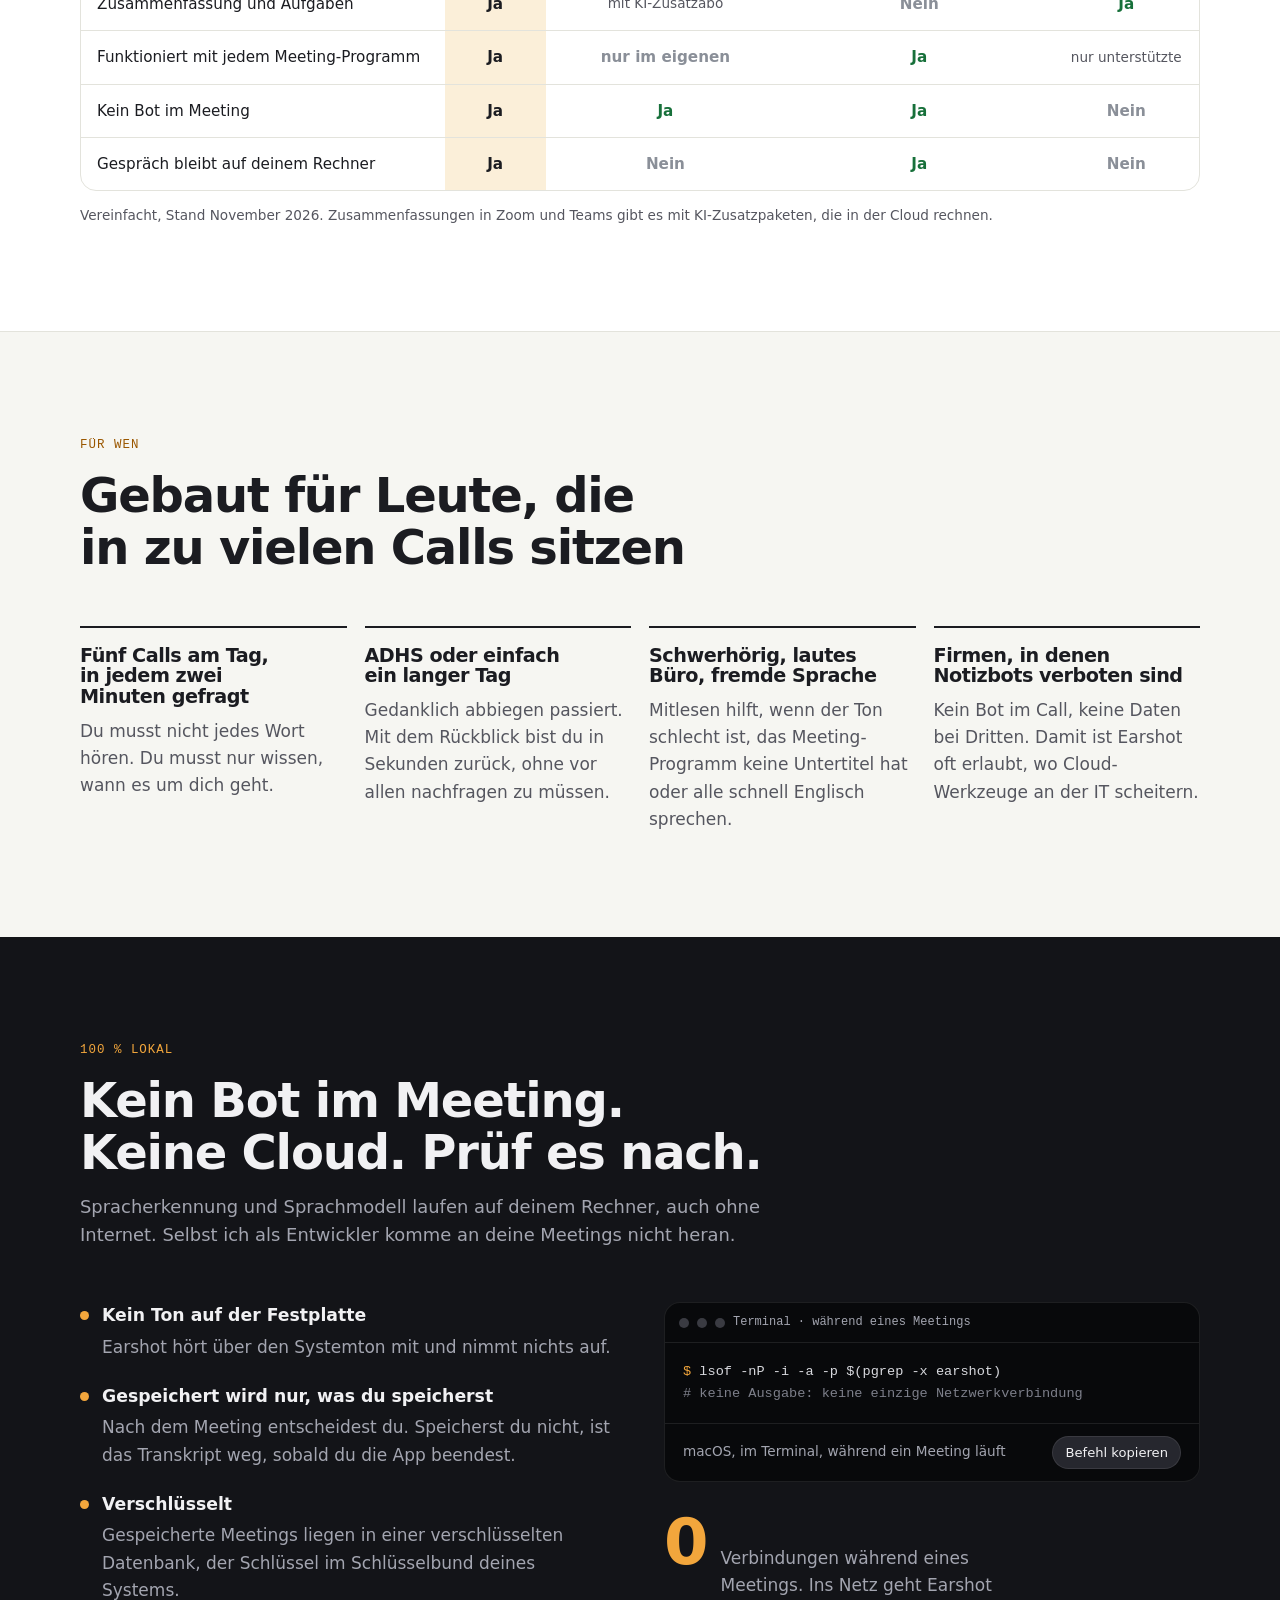
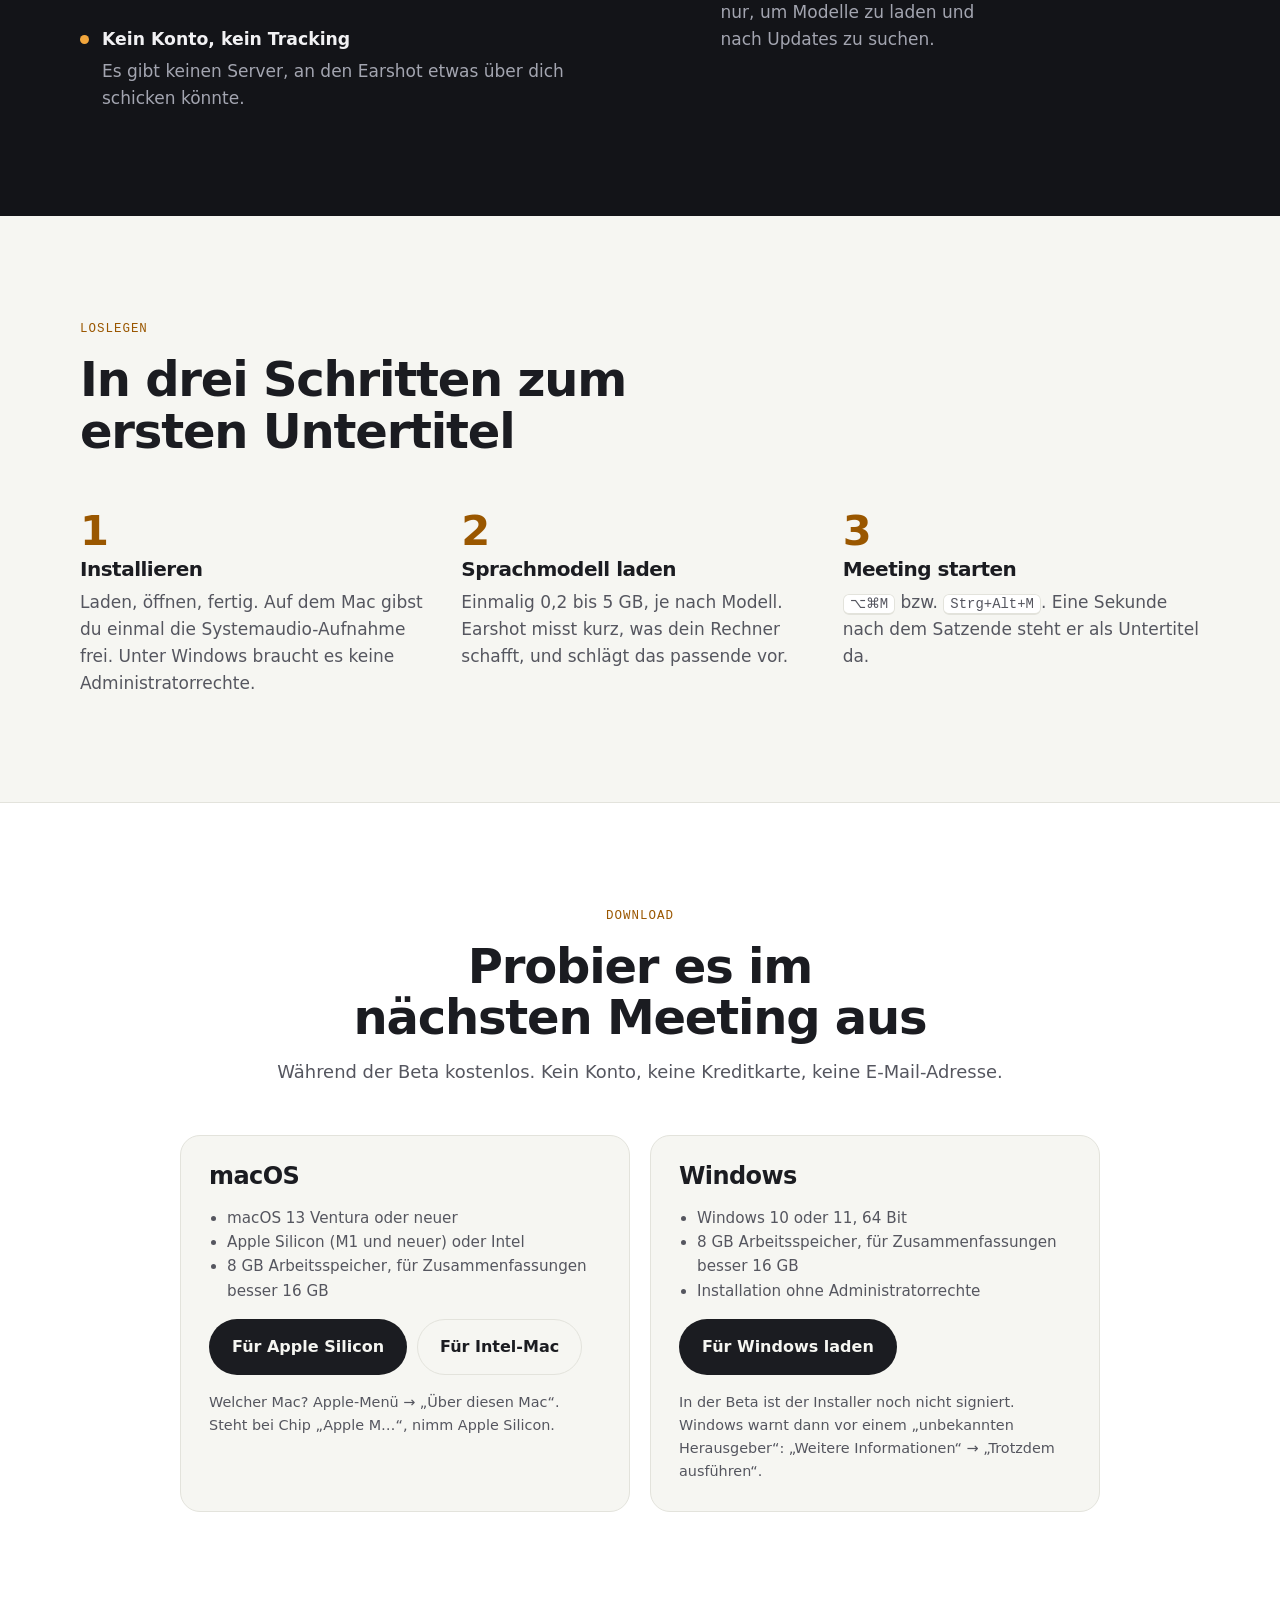
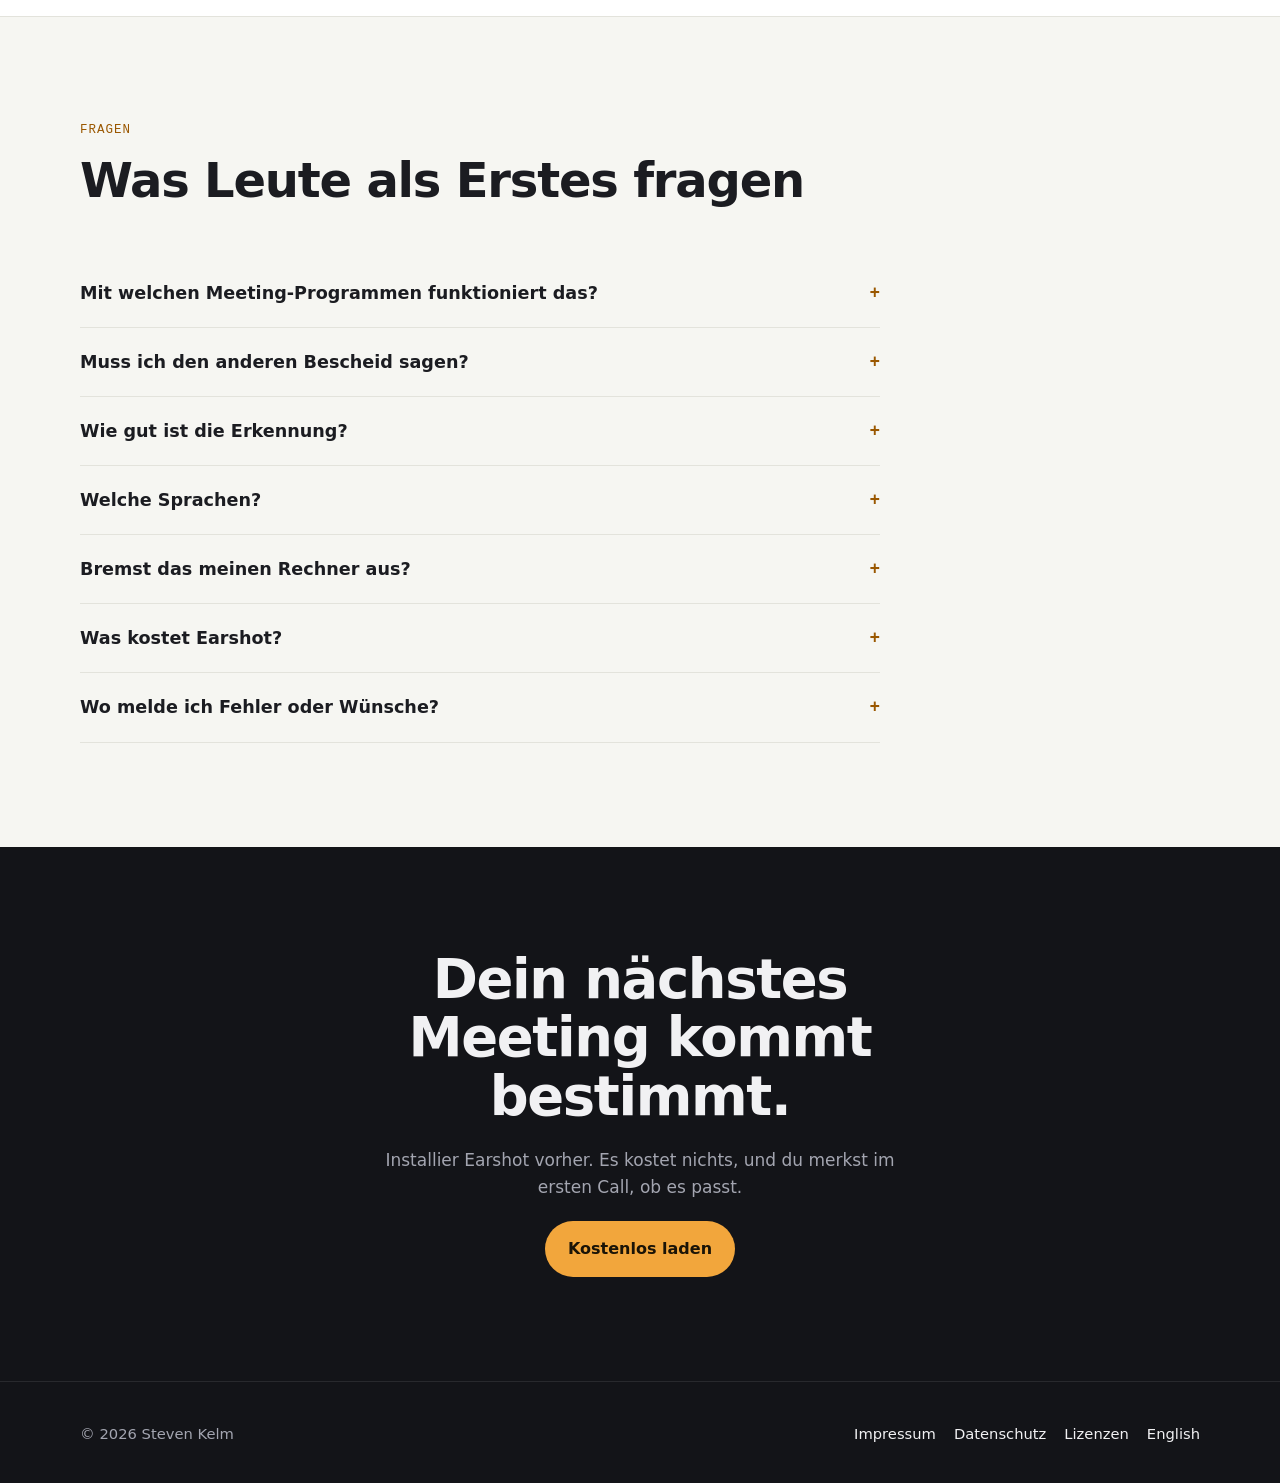
==== commit 051853a0: "feat: new landing page with interactive demo, timeline, comparison and link previews" ====
--- a/index.html
+++ b/index.html
@@ -3,15 +3,26 @@
   <head>
     <meta charset="utf-8" />
     <meta name="viewport" content="width=device-width, initial-scale=1, viewport-fit=cover" />
-    <title>Earshot – Live-Untertitel für jedes Meeting, lokal auf deinem Rechner</title>
+    <title>Earshot – Untertitel und Rückblick für Online-Meetings, lokal auf deinem Rechner</title>
     <meta
       name="description"
-      content="Earshot zeigt Live-Untertitel auf dem Bildschirm, auf dem du arbeitest, meldet sich, wenn dein Name fällt, und fasst Meetings zusammen. Ohne Bot, ohne Cloud."
+      content="Earshot blendet Untertitel auf dem Bildschirm ein, an dem du arbeitest, markiert deinen Namen und zeigt auf Tastendruck, was du gefragt wurdest. Ohne Bot, ohne Cloud."
     />
     <meta name="color-scheme" content="light dark" />
+    <meta name="theme-color" content="#131418" />
     <link rel="icon" href="assets/icon.svg" type="image/svg+xml" />
-    <link rel="alternate" hreflang="en" href="en/" />
-    <link rel="alternate" hreflang="de" href="./" />
+    <link rel="alternate" hreflang="en" href="https://kstev239.github.io/earshot-site/en/" />
+    <link rel="alternate" hreflang="de" href="https://kstev239.github.io/earshot-site/" />
+    <meta property="og:type" content="website" />
+    <meta property="og:url" content="https://kstev239.github.io/earshot-site/" />
+    <meta property="og:title" content="Earshot – Nie wieder „Kannst du die Frage wiederholen?“" />
+    <meta
+      property="og:description"
+      content="Untertitel auf dem Bildschirm, an dem du arbeitest. Dein Name leuchtet auf, ein Tastendruck zeigt, worum es ging. Läuft komplett lokal."
+    />
+    <meta property="og:image" content="https://kstev239.github.io/earshot-site/assets/og.png" />
+    <meta property="og:locale" content="de_DE" />
+    <meta name="twitter:card" content="summary_large_image" />
     <link rel="stylesheet" href="assets/style.css" />
     <script src="assets/site.js" defer></script>
   </head>
@@ -35,11 +46,12 @@
           Earshot
         </a>
         <nav class="site-nav" aria-label="Hauptnavigation">
-          <a class="hide-small" href="#funktionen">Funktionen</a>
+          <a class="hide-small" href="#ablauf">So läuft’s</a>
+          <a class="hide-small" href="#vergleich">Vergleich</a>
           <a class="hide-small" href="#lokal">Datenschutz</a>
           <a class="hide-small" href="#fragen">Fragen</a>
-          <a href="#download">Download</a>
           <a class="lang" href="en/" hreflang="en" lang="en">EN</a>
+          <a class="nav-cta" href="#download">Kostenlos laden</a>
         </nav>
       </div>
     </header>
@@ -47,19 +59,21 @@
     <main id="inhalt">
       <div class="hero">
         <div class="wrap">
-          <div>
-            <span class="eyebrow">Kostenlose Beta · macOS und Windows</span>
-            <h1>Arbeite weiter. <em>Earshot</em> hört mit.</h1>
+          <div class="hero-copy">
+            <span class="eyebrow">Für Zoom, Teams, Meet und alles mit Ton</span>
+            <h1>
+              Nie wieder:
+              <span class="quote">„Kannst du die Frage nochmal wiederholen?“</span>
+            </h1>
             <p class="lede">
-              Live-Untertitel auf dem Bildschirm, auf dem du gerade arbeitest. Fällt dein Name,
-              meldet sich Earshot und sagt dir in Sekunden, worum es ging. Alles läuft lokal auf
-              deinem Rechner.
+              Earshot blendet die Untertitel deines Meetings auf dem Bildschirm ein, an dem du
+              gerade arbeitest. Sagt jemand deinen Namen, leuchtet er auf. Ein Tastendruck, und du
+              weißt, was du gefragt wurdest.
             </p>
             <div class="cta">
               <a
                 class="button primary"
                 href="#download"
-                data-hero-download
                 data-label-mac="Kostenlos für Mac laden"
                 data-label-windows="Kostenlos für Windows laden"
               >
@@ -75,218 +89,406 @@
                 </svg>
                 <span>Kostenlos laden</span>
               </a>
-              <a class="button secondary" href="#funktionen">So funktioniert’s</a>
+              <a class="button ghost" href="#ablauf">Ein Meeting mit Earshot</a>
             </div>
-            <p class="fineprint">
-              Funktioniert mit Zoom, Teams, Google Meet und jedem anderen Programm mit Ton.
+            <p class="reassure">
+              <span>Kostenlose Beta</span><span>Kein Konto</span><span>Läuft lokal</span>
             </p>
           </div>
 
-          <div
-            class="demo"
-            role="img"
-            aria-label="Beispiel: Untertitel unten auf dem Bildschirm, der Name Alex ist gelb markiert, daneben der Hinweis Worum ging’s?"
-          >
-            <div class="demo-window" aria-hidden="true">
-              <span></span><span></span><span></span><span></span><span></span>
+          <figure class="demo">
+            <div
+              class="stage"
+              data-demo
+              data-step="4"
+              role="img"
+              aria-label="Zwei Bildschirme: links das Meeting, rechts deine Arbeit. Die Untertitel stehen auf dem rechten Bildschirm, der Name Mira ist gelb markiert, darüber der Rückblick mit der Frage an dich."
+            >
+              <div class="screen">
+                <span class="screen-label">Bildschirm 1 · Meeting</span>
+                <div class="screen-inner meeting" aria-hidden="true">
+                  <div class="tile"><span>Jonas</span></div>
+                  <div class="tile talking"><span>Lena</span></div>
+                  <div class="tile"><span>Mira</span></div>
+                  <div class="tile"><span>Tobi</span></div>
+                </div>
+              </div>
+              <div class="screen">
+                <span class="screen-label">Bildschirm 2 · deine Arbeit</span>
+                <div class="screen-inner editor" aria-hidden="true">
+                  <i></i><i></i><i></i><i></i><i></i><i></i>
+                </div>
+              </div>
+              <div class="overlay" aria-hidden="true">
+                <span class="line older">… die Kampagne startet dann am dritten März.</span>
+                <span class="line older">Fürs Budget fehlen uns noch rund zwölftausend Euro.</span>
+                <span class="line"><mark>Mira</mark>, reicht dein Topf dafür bis Ende Q1?</span>
+              </div>
+              <div class="recall" aria-hidden="true">
+                <strong>Worum ging’s? · letzte 90 s</strong>
+                <span>Kampagnenstart am 3. März. Fürs Budget fehlen rund 12.000 €.</span>
+                <span class="ask">Frage an dich: Reicht dein Budget bis Ende Q1?</span>
+              </div>
+              <svg class="cursor" viewBox="0 0 18 24" aria-hidden="true">
+                <path
+                  d="M1 1v19l5-4.5 3.4 7.4 3.2-1.5-3.3-7.2H16z"
+                  fill="#ffffff"
+                  stroke="#111"
+                  stroke-width="1.4"
+                  stroke-linejoin="round"
+                />
+              </svg>
             </div>
-            <div class="overlay" aria-hidden="true">
-              <span class="line">… die Zahlen für Q1 sehen ordentlich aus.</span>
-              <span class="line">Beim Budget sind wir aber noch nicht durch.</span>
-              <span class="line">Was meinst du dazu, <mark>Alex</mark>?</span>
+            <figcaption class="demo-controls">
+              <button type="button" class="key-button" data-demo-key>⌥⌘R · Worum ging’s?</button>
+              <button type="button" class="replay" data-demo-replay>Nochmal abspielen</button>
+            </figcaption>
+            <p class="demo-caption">
+              Die Maus wandert auf den zweiten Bildschirm, die Untertitel kommen mit.
+            </p>
+          </figure>
+        </div>
+      </div>
+
+      <section id="ablauf" class="band-paper" aria-labelledby="ablauf-h">
+        <div class="wrap">
+          <div class="section-head reveal">
+            <span class="eyebrow">Ein Dienstag mit Earshot</span>
+            <h2 id="ablauf-h">Du bist im Meeting. Nebenbei arbeitest du weiter.</h2>
+          </div>
+          <ol class="day">
+            <li class="moment reveal">
+              <time>10:00</time>
+              <div class="text">
+                <h3>Das Weekly beginnt. Du schreibst weiter.</h3>
+                <p>
+                  <kbd>⌥⌘M</kbd> oder ein Klick auf das Ohr in der Menüleiste. Ab jetzt laufen die
+                  Untertitel leise am unteren Rand des Bildschirms mit, auf dem deine Maus gerade
+                  ist.
+                </p>
+              </div>
+              <div class="scene" aria-hidden="true">
+                <div class="menubar">
+                  <svg viewBox="0 0 16 16">
+                    <path
+                      d="M11 5C9.75 3.25 7.25 2.75 5.5 4C3.75 5.25 3.5 8 4.75 9.75C5.5 10.9 6.5 11.5 7.75 11.9"
+                      fill="none"
+                      stroke="currentColor"
+                      stroke-width="1.7"
+                      stroke-linecap="round"
+                    />
+                  </svg>
+                  <span>Di. 10:00</span>
+                </div>
+                <div class="menu">
+                  <span>Meeting starten <kbd>⌥⌘M</kbd></span>
+                  <span>Worum ging’s? <kbd>⌥⌘R</kbd></span>
+                  <span>Earshot öffnen</span>
+                </div>
+              </div>
+            </li>
+
+            <li class="moment reveal">
+              <time>10:14</time>
+              <div class="text">
+                <h3>Lena sagt deinen Namen.</h3>
+                <p>
+                  Er wird gelb hinterlegt, links pulsiert einmal ein Balken. Kein Ton, kein Fenster,
+                  das sich in den Vordergrund drängt. Du merkst es trotzdem.
+                </p>
+              </div>
+              <div class="scene" aria-hidden="true">
+                <span class="muted">Fürs Budget fehlen uns noch rund zwölftausend Euro.</span>
+                <span><mark>Mira</mark>, reicht dein Topf dafür bis Ende Q1?</span>
+              </div>
+            </li>
+
+            <li class="moment reveal">
+              <time>10:14</time>
+              <div class="text">
+                <h3>Fünf Sekunden später bist du wieder drin.</h3>
+                <p>
+                  <kbd>⌥⌘R</kbd> fasst die letzten anderthalb Minuten zusammen und stellt die Frage
+                  an dich ganz nach oben. Du antwortest, als wärst du die ganze Zeit dabei gewesen.
+                </p>
+              </div>
+              <div class="scene" aria-hidden="true">
+                <span class="label">Worum ging’s?</span>
+                <span>Kampagnenstart am 3. März. Fürs Budget fehlen rund 12.000 €.</span>
+                <span class="ask">Frage an dich: Reicht dein Budget bis Ende Q1?</span>
+              </div>
+            </li>
+
+            <li class="moment reveal">
+              <time>10:45</time>
+              <div class="text">
+                <h3>Das Protokoll ist schon fertig.</h3>
+                <p>
+                  Zusammenfassung, Beschlüsse, Aufgaben. Aus „bis Freitag“ wird ein Datum. Ob das
+                  Meeting gespeichert wird, entscheidest du, nicht die App.
+                </p>
+              </div>
+              <div class="scene" aria-hidden="true">
+                <span class="label">Weekly Marketing · 45 min</span>
+                <span>Kampagne startet am 3. März. Budgetlücke ca. 12.000 €.</span>
+                <span class="task"
+                  >Mira: Budget bis Q1 prüfen <span class="due">Fr. 20.11.</span></span
+                >
+                <span class="task"
+                  >Jonas: Motive an die Agentur <span class="due">Mo. 23.11.</span></span
+                >
+                <span class="task">Lena: Termin mit Vertrieb</span>
+              </div>
+            </li>
+
+            <li class="moment reveal">
+              <time>+ 7 Tage</time>
+              <div class="text">
+                <h3>„Was hatten wir zum Budget beschlossen?“</h3>
+                <p>
+                  Frag deine gespeicherten Meetings in eigenen Worten. Die Antwort sagt dir, woher
+                  sie stammt, und ein Klick springt an die Stelle im Transkript.
+                </p>
+              </div>
+              <div class="scene" aria-hidden="true">
+                <span class="question">Was hatten wir zum Budget beschlossen?</span>
+                <span
+                  >Mira prüft bis 20.11., ob ihr Budget die Lücke von rund 12.000 € bis Ende Q1
+                  deckt.</span
+                >
+                <span class="source">Quelle: Weekly Marketing, Di. 17.11., 10:14</span>
+              </div>
+            </li>
+          </ol>
+        </div>
+      </section>
+
+      <section id="vergleich" class="band-white" aria-labelledby="vergleich-h">
+        <div class="wrap">
+          <div class="section-head reveal">
+            <span class="eyebrow">Vergleich</span>
+            <h2 id="vergleich-h">Gibt’s das nicht schon?</h2>
+            <p>
+              Untertitel ja. Aber die stehen im Meeting-Fenster, das gerade hinter deinem Editor
+              liegt. Und Notizbots sitzen als zusätzlicher Teilnehmer im Call und schicken alles in
+              die Cloud.
+            </p>
+          </div>
+          <div class="table-scroll reveal">
+            <table class="compare">
+              <thead>
+                <tr>
+                  <th scope="col"><span class="sr-only">Funktion</span></th>
+                  <th scope="col" class="us">Earshot</th>
+                  <th scope="col">Untertitel in Zoom, Teams, Meet</th>
+                  <th scope="col">Live-Untertitel von macOS / Windows</th>
+                  <th scope="col">Cloud-Notizbots</th>
+                </tr>
+              </thead>
+              <tbody>
+                <tr>
+                  <th scope="row">Untertitel auf dem Bildschirm, an dem du arbeitest</th>
+                  <td class="us yes">Ja</td>
+                  <td class="no">Nein</td>
+                  <td class="part">fester Platz</td>
+                  <td class="no">Nein</td>
+                </tr>
+                <tr>
+                  <th scope="row">Hinweis, wenn dein Name fällt</th>
+                  <td class="us yes">Ja</td>
+                  <td class="no">Nein</td>
+                  <td class="no">Nein</td>
+                  <td class="no">Nein</td>
+                </tr>
+                <tr>
+                  <th scope="row">„Worum ging’s?“ mitten im Meeting</th>
+                  <td class="us yes">Ja</td>
+                  <td class="part">mit KI-Zusatzabo</td>
+                  <td class="no">Nein</td>
+                  <td class="part">teilweise</td>
+                </tr>
+                <tr>
+                  <th scope="row">Zusammenfassung und Aufgaben</th>
+                  <td class="us yes">Ja</td>
+                  <td class="part">mit KI-Zusatzabo</td>
+                  <td class="no">Nein</td>
+                  <td class="yes">Ja</td>
+                </tr>
+                <tr>
+                  <th scope="row">Funktioniert mit jedem Meeting-Programm</th>
+                  <td class="us yes">Ja</td>
+                  <td class="no">nur im eigenen</td>
+                  <td class="yes">Ja</td>
+                  <td class="part">nur unterstützte</td>
+                </tr>
+                <tr>
+                  <th scope="row">Kein Bot im Meeting</th>
+                  <td class="us yes">Ja</td>
+                  <td class="yes">Ja</td>
+                  <td class="yes">Ja</td>
+                  <td class="no">Nein</td>
+                </tr>
+                <tr>
+                  <th scope="row">Gespräch bleibt auf deinem Rechner</th>
+                  <td class="us yes">Ja</td>
+                  <td class="no">Nein</td>
+                  <td class="yes">Ja</td>
+                  <td class="no">Nein</td>
+                </tr>
+              </tbody>
+            </table>
+          </div>
+          <p class="footnote">
+            Vereinfacht, Stand November 2026. Zusammenfassungen in Zoom und Teams gibt es mit
+            KI-Zusatzpaketen, die in der Cloud rechnen.
+          </p>
+        </div>
+      </section>
+
+      <section class="band-paper" aria-labelledby="wer-h">
+        <div class="wrap">
+          <div class="section-head reveal">
+            <span class="eyebrow">Für wen</span>
+            <h2 id="wer-h">Gebaut für Leute, die in zu vielen Calls sitzen</h2>
+          </div>
+          <div class="people">
+            <article class="person reveal">
+              <h3>Fünf Calls am Tag, in jedem zwei Minuten gefragt</h3>
+              <p>Du musst nicht jedes Wort hören. Du musst nur wissen, wann es um dich geht.</p>
+            </article>
+            <article class="person reveal">
+              <h3>ADHS oder einfach ein langer Tag</h3>
+              <p>
+                Gedanklich abbiegen passiert. Mit dem Rückblick bist du in Sekunden zurück, ohne vor
+                allen nachfragen zu müssen.
+              </p>
+            </article>
+            <article class="person reveal">
+              <h3>Schwerhörig, lautes Büro, fremde Sprache</h3>
+              <p>
+                Mitlesen hilft, wenn der Ton schlecht ist, das Meeting-Programm keine Untertitel hat
+                oder alle schnell Englisch sprechen.
+              </p>
+            </article>
+            <article class="person reveal">
+              <h3>Firmen, in denen Notizbots verboten sind</h3>
+              <p>
+                Kein Bot im Call, keine Daten bei Dritten. Damit ist Earshot oft erlaubt, wo
+                Cloud-Werkzeuge an der IT scheitern.
+              </p>
+            </article>
+          </div>
+        </div>
+      </section>
+
+      <section id="lokal" class="band-night" aria-labelledby="lokal-h">
+        <div class="wrap">
+          <div class="section-head reveal">
+            <span class="eyebrow">100 % lokal</span>
+            <h2 id="lokal-h">Kein Bot im Meeting. Keine Cloud. Prüf es nach.</h2>
+            <p>
+              Spracherkennung und Sprachmodell laufen auf deinem Rechner, auch ohne Internet. Selbst
+              ich als Entwickler komme an deine Meetings nicht heran.
+            </p>
+          </div>
+          <div class="privacy-grid">
+            <ul class="promises reveal">
+              <li>
+                <strong>Kein Ton auf der Festplatte</strong>
+                <span>Earshot hört über den Systemton mit und nimmt nichts auf.</span>
+              </li>
+              <li>
+                <strong>Gespeichert wird nur, was du speicherst</strong>
+                <span
+                  >Nach dem Meeting entscheidest du. Speicherst du nicht, ist das Transkript weg,
+                  sobald du die App beendest.</span
+                >
+              </li>
+              <li>
+                <strong>Verschlüsselt</strong>
+                <span
+                  >Gespeicherte Meetings liegen in einer verschlüsselten Datenbank, der Schlüssel im
+                  Schlüsselbund deines Systems.</span
+                >
+              </li>
+              <li>
+                <strong>Kein Konto, kein Tracking</strong>
+                <span>Es gibt keinen Server, an den Earshot etwas über dich schicken könnte.</span>
+              </li>
+            </ul>
+            <div class="reveal">
+              <div class="terminal">
+                <div class="terminal-bar">
+                  <i></i><i></i><i></i> Terminal · während eines Meetings
+                </div>
+                <pre><span class="prompt">$</span> <span id="netcheck">lsof -nP -i -a -p $(pgrep -x earshot)</span>
+<span class="dim"># keine Ausgabe: keine einzige Netzwerkverbindung</span></pre>
+                <div class="terminal-foot">
+                  <span>macOS, im Terminal, während ein Meeting läuft</span>
+                  <button type="button" class="copy" data-copy="netcheck" data-done="Kopiert ✓">
+                    Befehl kopieren
+                  </button>
+                </div>
+              </div>
+              <p class="zero">
+                <b>0</b>
+                <span
+                  >Verbindungen während eines Meetings. Ins Netz geht Earshot nur, um Modelle zu
+                  laden und nach Updates zu suchen.</span
+                >
+              </p>
             </div>
-            <span class="chip" aria-hidden="true">⌥⌘R · Worum ging’s?</span>
-          </div>
-        </div>
-      </div>
-
-      <section class="problem" aria-labelledby="problem-h">
-        <div class="wrap">
-          <h2 id="problem-h" class="quote">
-            „Was meinst du dazu, <mark>Alex</mark>?“ Stille. „Kannst du die Frage nochmal
-            wiederholen?“
-          </h2>
-          <p class="after">
-            Viele sitzen täglich in Meetings, in denen sie nur ab und zu gefragt sind. Nebenher
-            arbeiten sie weiter und verlieren den Faden. Earshot ist dein zweites Ohr: Es läuft
-            leise mit, holt dich zurück, wenn es dich betrifft, und erinnert sich hinterher für
-            dich.
-          </p>
-        </div>
-      </section>
-
-      <section id="funktionen" aria-labelledby="funktionen-h">
-        <div class="wrap">
-          <div class="section-head">
-            <span class="eyebrow">Funktionen</span>
-            <h2 id="funktionen-h">Mitbekommen, ohne die ganze Zeit zuzuhören</h2>
-          </div>
-          <div class="features">
-            <article class="feature">
-              <span class="icon" aria-hidden="true">
-                <svg viewBox="0 0 24 24">
-                  <rect
-                    x="3"
-                    y="6"
-                    width="18"
-                    height="12"
-                    rx="3"
-                    fill="none"
-                    stroke="currentColor"
-                    stroke-width="1.8"
-                  />
-                  <path
-                    d="M7 11h10M7 14.5h6"
-                    stroke="currentColor"
-                    stroke-width="1.8"
-                    stroke-linecap="round"
-                  />
-                </svg>
-              </span>
-              <h3>Untertitel, die dir folgen</h3>
-              <p>
-                Die Untertitel erscheinen auf dem Bildschirm, auf dem deine Maus ist, unaufdringlich
-                und durchklickbar. Du arbeitest im Editor, im Browser oder in der Tabelle weiter.
-              </p>
-            </article>
-            <article class="feature">
-              <span class="icon" aria-hidden="true">
-                <svg viewBox="0 0 24 24">
-                  <path
-                    d="M16.5 7.5C15 5 11.5 4.3 9 6S5.5 11.5 7 14c1 1.6 2.4 2.5 4 3"
-                    fill="none"
-                    stroke="currentColor"
-                    stroke-width="1.8"
-                    stroke-linecap="round"
-                  />
-                  <circle cx="12.5" cy="10.8" r="2" fill="currentColor" />
-                </svg>
-              </span>
-              <h3>Dein Name fällt? Du weißt Bescheid.</h3>
-              <p>
-                Earshot markiert deinen Namen und zeigt mit <kbd>⌥⌘R</kbd> bzw.
-                <kbd>Strg+Alt+R</kbd> in Sekunden, worum es gerade ging und was du gefragt wurdest.
-              </p>
-            </article>
-            <article class="feature">
-              <span class="icon" aria-hidden="true">
-                <svg viewBox="0 0 24 24">
-                  <path
-                    d="M7 3.5h7l4 4V20a.5.5 0 0 1-.5.5h-10A.5.5 0 0 1 7 20z"
-                    fill="none"
-                    stroke="currentColor"
-                    stroke-width="1.8"
-                    stroke-linejoin="round"
-                  />
-                  <path
-                    d="M10 11h5M10 14.5h5M10 18h3"
-                    stroke="currentColor"
-                    stroke-width="1.8"
-                    stroke-linecap="round"
-                  />
-                </svg>
-              </span>
-              <h3>Notizen, die sich selbst schreiben</h3>
-              <p>
-                Nach dem Meeting: Zusammenfassung, Beschlüsse und Aufgaben mit Fälligkeit.
-                Durchsuchbar, nach Projekten sortiert, und du kannst deine Meetings einfach fragen.
-              </p>
-            </article>
-          </div>
-        </div>
-      </section>
-
-      <section id="lokal" class="local" aria-labelledby="lokal-h">
-        <div class="wrap">
-          <div class="section-head">
-            <span class="eyebrow">100 % lokal</span>
-            <h2 id="lokal-h">Kein Bot im Meeting. Keine Cloud.</h2>
-            <p>
-              Spracherkennung und Sprachmodell laufen auf deinem Rechner. Deshalb funktioniert
-              Earshot auch dort, wo Cloud-Notizbots verboten sind.
-            </p>
-          </div>
-          <div class="promises">
-            <div class="promise">
-              <h3>Gespräche bleiben auf deinem Rechner</h3>
-              <p>
-                Ton und Text werden nirgendwohin geschickt. Es gibt kein Konto und keinen Server.
-              </p>
-            </div>
-            <div class="promise">
-              <h3>Keine Audioaufnahme</h3>
-              <p>
-                Earshot speichert nie Ton. Text landet nur auf der Festplatte, wenn du ein Meeting
-                speicherst.
-              </p>
-            </div>
-            <div class="promise">
-              <h3>Verschlüsselt abgelegt</h3>
-              <p>
-                Gespeicherte Meetings liegen in einer verschlüsselten Datenbank, der Schlüssel im
-                Schlüsselbund deines Systems.
-              </p>
-            </div>
-            <div class="promise">
-              <h3>Niemand im Meeting merkt etwas</h3>
-              <p>
-                Earshot hört über den Systemton mit. Es tritt keinem Meeting bei und braucht keine
-                Erlaubnis vom Gastgeber.
-              </p>
-            </div>
-          </div>
-        </div>
-      </section>
-
-      <section aria-labelledby="start-h">
-        <div class="wrap">
-          <div class="section-head">
+          </div>
+        </div>
+      </section>
+
+      <section class="band-paper" aria-labelledby="start-h">
+        <div class="wrap">
+          <div class="section-head reveal">
             <span class="eyebrow">Loslegen</span>
             <h2 id="start-h">In drei Schritten zum ersten Untertitel</h2>
           </div>
           <ol class="steps">
-            <li>
+            <li class="reveal">
               <h3>Installieren</h3>
               <p>
-                Earshot laden und öffnen. Auf dem Mac erlaubst du einmal die Bildschirm- und
-                Systemaudio-Aufnahme.
-              </p>
-            </li>
-            <li>
+                Laden, öffnen, fertig. Auf dem Mac gibst du einmal die Systemaudio-Aufnahme frei.
+                Unter Windows braucht es keine Administratorrechte.
+              </p>
+            </li>
+            <li class="reveal">
               <h3>Sprachmodell laden</h3>
               <p>
-                Einmalig, je nach Modell rund 0,2 bis 5 GB. Earshot empfiehlt das passende für
-                deinen Rechner.
-              </p>
-            </li>
-            <li>
+                Einmalig 0,2 bis 5 GB, je nach Modell. Earshot misst kurz, was dein Rechner schafft,
+                und schlägt das passende vor.
+              </p>
+            </li>
+            <li class="reveal">
               <h3>Meeting starten</h3>
               <p>
-                Über das Symbol in der Menüleiste oder mit <kbd>⌥⌘M</kbd> bzw.
-                <kbd>Strg+Alt+M</kbd>. Die Untertitel kommen nach etwa einer Sekunde.
+                <kbd>⌥⌘M</kbd> bzw. <kbd>Strg+Alt+M</kbd>. Eine Sekunde nach dem Satzende steht er
+                als Untertitel da.
               </p>
             </li>
           </ol>
         </div>
       </section>
 
-      <section id="download" class="download" aria-labelledby="download-h">
-        <div class="wrap">
-          <div class="section-head">
+      <section id="download" class="band-white" aria-labelledby="download-h">
+        <div class="wrap">
+          <div class="section-head download-head reveal">
             <span class="eyebrow">Download</span>
-            <h2 id="download-h">Kostenlos ausprobieren</h2>
-            <p>
-              Die Beta ist kostenlos. Später gibt es eine Gratis-Version und ein Pro-Abo für
-              Rückblick ohne Grenzen und das Meeting-Gedächtnis.
-            </p>
+            <h2 id="download-h">Probier es im nächsten Meeting aus</h2>
+            <p>Während der Beta kostenlos. Kein Konto, keine Kreditkarte, keine E-Mail-Adresse.</p>
           </div>
           <div class="platforms">
-            <article class="platform" data-platform="mac">
+            <article class="platform reveal" data-platform="mac">
+              <span class="badge">Dein System</span>
               <h3>macOS</h3>
               <ul>
                 <li>macOS 13 Ventura oder neuer</li>
                 <li>Apple Silicon (M1 und neuer) oder Intel</li>
-                <li>8 GB Arbeitsspeicher, für Zusammenfassungen 16 GB empfohlen</li>
+                <li>8 GB Arbeitsspeicher, für Zusammenfassungen besser 16 GB</li>
               </ul>
               <div class="links">
                 <a
@@ -295,21 +497,22 @@
                   >Für Apple Silicon</a
                 >
                 <a
-                  class="button secondary"
+                  class="button ghost"
                   href="https://github.com/Kstev239/earshot-site/releases/latest/download/Earshot-mac-intel.dmg"
                   >Für Intel-Mac</a
                 >
               </div>
               <p class="note">
-                Welcher Mac? Apple-Menü → „Über diesen Mac“: Steht bei Chip „Apple M…“, nimm Apple
+                Welcher Mac? Apple-Menü → „Über diesen Mac“. Steht bei Chip „Apple M…“, nimm Apple
                 Silicon.
               </p>
             </article>
-            <article class="platform" data-platform="windows">
+            <article class="platform reveal" data-platform="windows">
+              <span class="badge">Dein System</span>
               <h3>Windows</h3>
               <ul>
                 <li>Windows 10 oder 11, 64 Bit</li>
-                <li>8 GB Arbeitsspeicher, für Zusammenfassungen 16 GB empfohlen</li>
+                <li>8 GB Arbeitsspeicher, für Zusammenfassungen besser 16 GB</li>
                 <li>Installation ohne Administratorrechte</li>
               </ul>
               <div class="links">
@@ -320,70 +523,93 @@
                 >
               </div>
               <p class="note">
-                In der Beta ist der Windows-Installer noch nicht signiert. Windows warnt dann vor
-                einem „unbekannten Herausgeber“: „Weitere Informationen“ → „Trotzdem ausführen“.
+                In der Beta ist der Installer noch nicht signiert. Windows warnt dann vor einem
+                „unbekannten Herausgeber“: „Weitere Informationen“ → „Trotzdem ausführen“.
               </p>
             </article>
           </div>
         </div>
       </section>
 
-      <section id="fragen" aria-labelledby="fragen-h">
-        <div class="wrap">
-          <div class="section-head">
+      <section id="fragen" class="band-paper" aria-labelledby="fragen-h">
+        <div class="wrap">
+          <div class="section-head reveal">
             <span class="eyebrow">Fragen</span>
-            <h2 id="fragen-h">Gut zu wissen</h2>
-          </div>
-          <div class="faq">
+            <h2 id="fragen-h">Was Leute als Erstes fragen</h2>
+          </div>
+          <div class="faq reveal">
             <details>
-              <summary>Mit welchen Meeting-Programmen funktioniert Earshot?</summary>
-              <p>
-                Mit allen, die über deinen Rechner Ton abspielen: Zoom, Microsoft Teams, Google
-                Meet, Webex, Slack-Huddles, Discord und auch Videos im Browser. Earshot setzt am
-                Systemton an, nicht an einem bestimmten Programm.
+              <summary>Mit welchen Meeting-Programmen funktioniert das?</summary>
+              <p>
+                Mit allem, was auf deinem Rechner Ton abspielt: Zoom, Teams, Google Meet, Webex,
+                Slack-Huddles, Discord, auch ein Video im Browser. Earshot hört auf den Systemton,
+                nicht auf ein bestimmtes Programm.
               </p>
             </details>
             <details>
-              <summary>Muss ich die anderen Teilnehmer informieren?</summary>
-              <p>
-                Earshot nimmt keinen Ton auf und speichert Text nur, wenn du es willst. Trotzdem ist
-                es fair und in vielen Firmen üblich, kurz Bescheid zu sagen. Earshot bietet dafür
-                einen fertigen Hinweistext zum Kopieren. Was in deinem Fall rechtlich gilt, hängt
-                vom Land und deinem Arbeitgeber ab.
+              <summary>Muss ich den anderen Bescheid sagen?</summary>
+              <p>
+                Earshot nimmt keinen Ton auf und speichert Text nur, wenn du es willst. Bescheid zu
+                sagen ist trotzdem fair und in vielen Firmen üblich. In der App gibt es dafür einen
+                Satz zum Kopieren. Was rechtlich gilt, hängt von deinem Land und deinem Arbeitgeber
+                ab.
               </p>
             </details>
             <details>
-              <summary>Braucht Earshot Internet?</summary>
-              <p>
-                Nur zum einmaligen Laden der Sprachmodelle und um nach Updates zu suchen. Während
-                eines Meetings baut Earshot keine Verbindung auf. Inhalte deiner Meetings verlassen
-                nie deinen Rechner.
+              <summary>Wie gut ist die Erkennung?</summary>
+              <p>
+                Earshot nutzt Whisper, ein verbreitetes Spracherkennungsmodell, direkt auf deinem
+                Rechner. Bei klarer Sprache sind die Untertitel sehr genau. Bei schlechtem Mikrofon
+                oder vielen Fachbegriffen gibt es Fehler, wie bei jeder Spracherkennung.
               </p>
             </details>
             <details>
-              <summary>Welche Sprachen versteht Earshot?</summary>
-              <p>
-                Gedacht ist Earshot für Deutsch und Englisch. In den Einstellungen gibt es
-                zusätzlich die automatische Spracherkennung, die auch weitere Sprachen versteht,
-                dann aber weniger zuverlässig ist. Die App selbst gibt es auf Deutsch und Englisch.
+              <summary>Welche Sprachen?</summary>
+              <p>
+                Deutsch und Englisch. In den Einstellungen kannst du auch die automatische
+                Spracherkennung wählen. Die versteht mehr Sprachen, ist aber weniger zuverlässig.
+              </p>
+            </details>
+            <details>
+              <summary>Bremst das meinen Rechner aus?</summary>
+              <p>
+                Während eines Meetings arbeitet die Spracherkennung, das merkt man am Lüfter eher
+                als an der Geschwindigkeit. Ohne Meeting tut Earshot praktisch nichts. Für
+                Zusammenfassungen und Rückblick sind 16 GB Arbeitsspeicher angenehm.
               </p>
             </details>
             <details>
               <summary>Was kostet Earshot?</summary>
               <p>
-                Während der Beta nichts. Danach bleiben Live-Untertitel und der Hinweis bei deinem
-                Namen kostenlos. Unbegrenzte Rückblicke, Zusammenfassungen und das
-                Meeting-Gedächtnis gibt es dann im Pro-Abo.
+                In der Beta nichts. Danach bleiben Untertitel und der Hinweis bei deinem Namen
+                kostenlos. Unbegrenzter Rückblick, Zusammenfassungen und das Meeting-Gedächtnis
+                kommen in ein Pro-Abo.
               </p>
             </details>
             <details>
-              <summary>Wo bekomme ich Hilfe oder kann Feedback geben?</summary>
-              <p>
-                Schreib an <a href="mailto:Kelmsteven8@gmail.com">Kelmsteven8@gmail.com</a>. Über
-                Feedback aus der Beta freue ich mich besonders.
+              <summary>Wo melde ich Fehler oder Wünsche?</summary>
+              <p>
+                Per Mail an <a href="mailto:Kelmsteven8@gmail.com">Kelmsteven8@gmail.com</a>.
+                Earshot baut eine einzelne Person, jede Rückmeldung kommt an.
               </p>
             </details>
           </div>
+        </div>
+      </section>
+
+      <section class="band-night closing" aria-labelledby="closing-h">
+        <div class="wrap reveal">
+          <h2 id="closing-h">Dein nächstes Meeting kommt bestimmt.</h2>
+          <p>
+            Installier Earshot vorher. Es kostet nichts, und du merkst im ersten Call, ob es passt.
+          </p>
+          <a
+            class="button primary"
+            href="#download"
+            data-label-mac="Kostenlos für Mac laden"
+            data-label-windows="Kostenlos für Windows laden"
+            ><span>Kostenlos laden</span></a
+          >
         </div>
       </section>
     </main>
--- a/assets/style.css
+++ b/assets/style.css
@@ -1,21 +1,28 @@
 /*
  * Earshot website, direction "Signal" (ADR-066, ADR-067): graphite and
  * honey, system fonts only (nothing loaded from other servers).
+ * Sections alternate between night (dark bands) and paper (light bands);
+ * in dark mode the paper bands turn into a lifted graphite.
  */
 :root {
-  --bg: #f6f6f3;
-  --surface: #ffffff;
+  --paper: #f6f6f2;
+  --paper-2: #ffffff;
   --ink: #1b1c21;
-  --muted: #52535c;
-  --line: #e2e2dc;
+  --muted: #55565f;
+  --line: #e3e3dc;
   --honey: #f2a63c;
+  --honey-strong: #f6b65c;
   --honey-text: #9a5700;
   --honey-tint: #fbefd9;
-  --night: #17181d;
-  --night-raised: #22232a;
+  --night: #131418;
+  --night-2: #1c1d23;
+  --night-3: #26272e;
   --night-ink: #f1f1f3;
   --night-muted: #a3a5b0;
-  --radius: 14px;
+  --night-line: #ffffff17;
+  --ok: #17703a;
+  --no: #8a8f98;
+  --radius: 16px;
   --font:
     -apple-system, BlinkMacSystemFont, "SF Pro Text", "Segoe UI Variable Text", "Segoe UI",
     system-ui, sans-serif;
@@ -23,18 +30,21 @@
     -apple-system, BlinkMacSystemFont, "SF Pro Display", "Segoe UI Variable Display", "Segoe UI",
     system-ui, sans-serif;
   --mono: ui-monospace, "SF Mono", "Cascadia Mono", Menlo, Consolas, monospace;
+  --ease: cubic-bezier(0.22, 0.8, 0.24, 1);
   color-scheme: light;
 }
 
 @media (prefers-color-scheme: dark) {
   :root {
-    --bg: #131418;
-    --surface: #1c1d23;
+    --paper: #18191e;
+    --paper-2: #1f2026;
     --ink: #f1f1f3;
     --muted: #a3a5b0;
-    --line: #2c2e36;
+    --line: #2d2f37;
     --honey-text: #f2a63c;
-    --honey-tint: #2e2312;
+    --honey-tint: #33260f;
+    --ok: #6fd896;
+    --night: #0e0f12;
     color-scheme: dark;
   }
 }
@@ -45,17 +55,12 @@
 
 html {
   scroll-behavior: smooth;
-}
-
-@media (prefers-reduced-motion: reduce) {
-  html {
-    scroll-behavior: auto;
-  }
+  scroll-padding-top: 80px;
 }
 
 body {
   margin: 0;
-  background: var(--bg);
+  background: var(--paper);
   color: var(--ink);
   font-family: var(--font);
   font-size: 17px;
@@ -72,15 +77,15 @@
 summary:focus-visible {
   outline: 3px solid var(--honey);
   outline-offset: 3px;
-  border-radius: 6px;
+  border-radius: 8px;
 }
 
 h1,
 h2,
 h3 {
   font-family: var(--font-display);
-  letter-spacing: -0.02em;
-  line-height: 1.1;
+  letter-spacing: -0.025em;
+  line-height: 1.08;
   text-wrap: balance;
   margin: 0;
 }
@@ -90,7 +95,7 @@
 }
 
 .wrap {
-  max-width: 1120px;
+  max-width: 1160px;
   margin: 0 auto;
   padding-left: max(20px, env(safe-area-inset-left, 0px));
   padding-right: max(20px, env(safe-area-inset-right, 0px));
@@ -101,25 +106,61 @@
   left: -9999px;
 }
 
+.sr-only {
+  position: absolute;
+  width: 1px;
+  height: 1px;
+  overflow: hidden;
+  clip-path: inset(50%);
+  white-space: nowrap;
+}
+
 .skip:focus {
   left: 16px;
   top: 16px;
-  z-index: 20;
-  background: var(--surface);
+  z-index: 50;
+  background: var(--paper-2);
   padding: 8px 12px;
 }
 
-/* Header */
+.eyebrow {
+  font-family: var(--mono);
+  font-size: 0.78rem;
+  letter-spacing: 0.08em;
+  text-transform: uppercase;
+  color: var(--honey-text);
+}
+
+kbd {
+  font-family: var(--mono);
+  font-size: 0.82em;
+  border: 1px solid var(--line);
+  border-bottom-width: 2px;
+  border-radius: 6px;
+  padding: 1px 6px;
+  background: var(--paper-2);
+  white-space: nowrap;
+}
+
+/* ------------------------------------------------------------------ */
+/* Header: sticks to the top, the download button is always in reach. */
+
 .site-header {
-  background: var(--night);
+  position: sticky;
+  top: 0;
+  z-index: 30;
+  background: color-mix(in srgb, var(--night) 88%, transparent);
+  backdrop-filter: saturate(1.4) blur(14px);
+  -webkit-backdrop-filter: saturate(1.4) blur(14px);
   color: var(--night-ink);
+  border-bottom: 1px solid var(--night-line);
 }
 
 .site-header .wrap {
   display: flex;
   align-items: center;
   gap: 24px;
-  padding-block: 18px;
+  padding-block: 12px;
 }
 
 .brand {
@@ -128,14 +169,14 @@
   gap: 10px;
   font-family: var(--font-display);
   font-weight: 700;
-  font-size: 1.15rem;
+  font-size: 1.1rem;
   text-decoration: none;
   color: var(--night-ink);
 }
 
 .brand svg {
-  width: 32px;
-  height: 32px;
+  width: 30px;
+  height: 30px;
 }
 
 .site-nav {
@@ -143,7 +184,7 @@
   gap: 22px;
   margin-left: auto;
   align-items: center;
-  font-size: 0.95rem;
+  font-size: 0.93rem;
 }
 
 .site-nav a {
@@ -157,85 +198,51 @@
 
 .site-nav .lang {
   font-family: var(--mono);
-  font-size: 0.8rem;
+  font-size: 0.78rem;
   border: 1px solid #ffffff2a;
   border-radius: 999px;
   padding: 2px 10px;
 }
 
-@media (max-width: 720px) {
+.site-nav .nav-cta {
+  background: var(--honey);
+  color: #1b1407;
+  font-weight: 600;
+  border-radius: 999px;
+  padding: 6px 14px;
+}
+
+.site-nav .nav-cta:hover {
+  background: var(--honey-strong);
+  color: #1b1407;
+}
+
+@media (max-width: 820px) {
   .site-nav .hide-small {
     display: none;
   }
 }
 
-/* Hero */
-.hero {
-  background: var(--night);
-  color: var(--night-ink);
-  padding-block: 48px 88px;
-  overflow: hidden;
-}
-
-.hero .wrap {
-  display: grid;
-  grid-template-columns: minmax(0, 1fr) minmax(0, 1.05fr);
-  gap: 56px;
-  align-items: center;
-}
-
-@media (max-width: 900px) {
-  .hero .wrap {
-    grid-template-columns: minmax(0, 1fr);
-    gap: 40px;
-  }
-}
-
-.eyebrow {
-  font-family: var(--mono);
-  font-size: 0.78rem;
-  letter-spacing: 0.08em;
-  text-transform: uppercase;
-  color: var(--honey);
-}
-
-.hero h1 {
-  font-size: clamp(2.4rem, 5.6vw, 4.1rem);
-  margin-top: 14px;
-}
-
-.hero h1 em {
-  font-style: normal;
-  color: var(--honey);
-}
-
-.hero .lede {
-  margin-top: 20px;
-  font-size: 1.15rem;
-  color: var(--night-muted);
-  max-width: 34rem;
-}
-
-.cta {
-  display: flex;
-  flex-wrap: wrap;
-  gap: 12px;
-  margin-top: 30px;
-}
+/* ------------------------------------------------------------------ */
+/* Buttons */
 
 .button {
   display: inline-flex;
   align-items: center;
+  justify-content: center;
   gap: 10px;
-  padding: 13px 20px;
-  border-radius: 12px;
+  padding: 14px 22px;
+  border-radius: 999px;
   font-weight: 600;
   font-size: 1rem;
   text-decoration: none;
   border: 1px solid transparent;
+  cursor: pointer;
+  font-family: inherit;
   transition:
     transform 120ms ease,
-    background 120ms ease;
+    background 120ms ease,
+    border-color 120ms ease;
 }
 
 .button svg {
@@ -250,123 +257,239 @@
 }
 
 .button.primary:hover {
-  background: #f6b65c;
-}
-
-.button.secondary {
-  border-color: #ffffff33;
+  background: var(--honey-strong);
+}
+
+.button.ghost {
+  border-color: #ffffff30;
   color: var(--night-ink);
-}
-
-.button.secondary:hover {
-  background: #ffffff12;
+  background: transparent;
+}
+
+.button.ghost:hover {
+  background: #ffffff10;
 }
 
 .button:active {
   transform: translateY(1px);
 }
 
-.fineprint {
-  margin-top: 14px;
-  font-size: 0.85rem;
+/* ------------------------------------------------------------------ */
+/* Hero */
+
+.hero {
+  background: radial-gradient(60% 50% at 50% 0%, #f2a63c1f 0%, transparent 70%), var(--night);
+  color: var(--night-ink);
+  padding-block: 72px 96px;
+  overflow: hidden;
+}
+
+.hero-copy {
+  max-width: 54rem;
+  margin: 0 auto;
+  text-align: center;
+  display: flex;
+  flex-direction: column;
+  align-items: center;
+  gap: 20px;
+}
+
+.hero .eyebrow {
+  color: var(--honey);
+}
+
+.hero h1 {
+  font-size: clamp(2.3rem, 6vw, 4.6rem);
+}
+
+.hero h1 .quote {
+  color: var(--honey);
+}
+
+.hero .lede {
+  font-size: clamp(1.05rem, 1.6vw, 1.25rem);
   color: var(--night-muted);
-}
-
-/* The demo: a desktop with the caption overlay at the bottom. */
+  max-width: 40rem;
+}
+
+.cta {
+  display: flex;
+  flex-wrap: wrap;
+  justify-content: center;
+  gap: 12px;
+  margin-top: 8px;
+}
+
+.reassure {
+  display: flex;
+  flex-wrap: wrap;
+  justify-content: center;
+  gap: 6px 18px;
+  font-size: 0.88rem;
+  color: var(--night-muted);
+}
+
+.reassure span::before {
+  content: "✓ ";
+  color: var(--honey);
+}
+
+/* ------------------------------------------------------------------ */
+/* Demo: two screens, the captions follow the cursor, the name lights up,
+   and the recap opens on click. Without JS it shows the final state. */
+
 .demo {
+  margin: 56px auto 0;
+  max-width: 1040px;
+  display: flex;
+  flex-direction: column;
+  gap: 16px;
+}
+
+.stage {
   position: relative;
-  border-radius: 18px;
-  background: linear-gradient(160deg, #2a2b33, #1d1e24);
-  padding: 18px;
+  display: grid;
+  grid-template-columns: 1fr 1fr;
+  gap: 18px;
+  /* Where the overlay sits on each screen (percent of the stage). */
+  --ov-1-left: 3%;
+  --ov-2-left: 53%;
+  --ov-top: 66%;
+  --ov-width: 44%;
+}
+
+.screen {
+  position: relative;
+  aspect-ratio: 16 / 10;
+  border-radius: 14px;
+  background: #2a2b33;
+  padding: 10px;
   box-shadow:
-    0 30px 80px #00000066,
-    inset 0 0 0 1px #ffffff14;
-  aspect-ratio: 16 / 11;
-  max-width: 100%;
-}
-
-.demo-window {
+    0 30px 70px #00000070,
+    inset 0 0 0 1px #ffffff12;
+}
+
+.screen-label {
   position: absolute;
-  inset: 18px 18px 30% 18px;
-  border-radius: 10px;
+  top: -26px;
+  left: 4px;
+  font-family: var(--mono);
+  font-size: 0.72rem;
+  color: var(--night-muted);
+}
+
+.screen-inner {
+  height: 100%;
+  border-radius: 8px;
+  overflow: hidden;
+}
+
+/* Left: the meeting app with video tiles. */
+.meeting {
+  background: #101116;
+  display: grid;
+  grid-template-columns: 1fr 1fr;
+  gap: 6px;
+  padding: 6px;
+}
+
+.tile {
+  border-radius: 6px;
+  background: linear-gradient(160deg, #34363f, #24252c);
+  position: relative;
+  display: grid;
+  place-items: center;
+}
+
+.tile::before {
+  content: "";
+  width: 30%;
+  aspect-ratio: 1;
+  border-radius: 50%;
+  background: #4a4c57;
+}
+
+.tile.talking {
+  box-shadow: inset 0 0 0 2px #3fb950;
+}
+
+.tile span {
+  position: absolute;
+  left: 8px;
+  bottom: 6px;
+  font-size: 0.68rem;
+  color: #d4d4da;
+}
+
+/* Right: the work the user actually does. */
+.editor {
   background: #f4f4f1;
-  padding: 34px 22px 18px;
-  display: flex;
-  flex-direction: column;
-  gap: 10px;
-  overflow: hidden;
-}
-
-.demo-window::before {
-  content: "";
-  position: absolute;
-  top: 12px;
-  left: 14px;
-  width: 44px;
-  height: 10px;
-  background:
-    radial-gradient(circle at 5px 5px, #e5484d 4px, transparent 5px),
-    radial-gradient(circle at 22px 5px, #f2a63c 4px, transparent 5px),
-    radial-gradient(circle at 39px 5px, #3fb950 4px, transparent 5px);
-}
-
-.demo-window span {
+  padding: 14% 9% 0;
+  display: flex;
+  flex-direction: column;
+  gap: 9px;
+}
+
+.editor i {
   display: block;
-  height: 9px;
-  border-radius: 5px;
-  background: #d9d9d3;
-}
-
-.demo-window span:nth-child(2) {
-  width: 78%;
-}
-
-.demo-window span:nth-child(3) {
-  width: 62%;
-  background: #c8d3f0;
-}
-
-.demo-window span:nth-child(4) {
+  height: 7px;
+  border-radius: 4px;
+  background: #d6d6cf;
+}
+
+.editor i:nth-child(1) {
+  width: 46%;
+  height: 11px;
+  background: #b9b9b1;
+}
+
+.editor i:nth-child(3) {
   width: 84%;
 }
 
-.demo-window span:nth-child(5) {
-  width: 46%;
+.editor i:nth-child(4) {
+  width: 70%;
+}
+
+.editor i:nth-child(5) {
+  width: 90%;
+}
+
+.editor i:nth-child(6) {
+  width: 38%;
 }
 
 .overlay {
   position: absolute;
-  left: 8%;
-  right: 8%;
-  bottom: 7%;
-  border-radius: 14px;
-  background: #101116e6;
-  padding: 14px 18px 14px 20px;
-  font-size: clamp(0.82rem, 1.6vw, 1rem);
-  line-height: 1.45;
+  top: var(--ov-top);
+  left: var(--ov-2-left);
+  width: var(--ov-width);
+  border-radius: 12px;
+  background: #0d0e12eb;
+  padding: 10px 14px 10px 16px;
+  font-size: clamp(0.7rem, 1.25vw, 0.92rem);
+  line-height: 1.4;
   color: #f1f1f3;
   display: flex;
   flex-direction: column;
-  gap: 4px;
-  box-shadow: inset 4px 0 0 transparent;
-  animation: overlay-mentioned 0.6s ease-out 3.6s both;
+  gap: 2px;
+  box-shadow:
+    0 10px 30px #00000066,
+    inset 4px 0 0 var(--honey);
+  transition:
+    left 700ms var(--ease),
+    box-shadow 300ms ease;
+  z-index: 2;
 }
 
 .overlay .line {
-  animation: line-in 0.5s ease-out both;
-}
-
-.overlay .line:nth-child(1) {
-  animation-delay: 0.4s;
-  color: #c8c8d0;
-}
-
-.overlay .line:nth-child(2) {
-  animation-delay: 1.8s;
-}
-
-.overlay .line:nth-child(3) {
-  animation-delay: 3.2s;
+  transition:
+    opacity 400ms ease,
+    transform 400ms var(--ease);
+}
+
+.overlay .line.older {
+  color: #b9bac4;
 }
 
 .overlay mark {
@@ -377,229 +500,745 @@
   font-weight: 600;
 }
 
-.chip {
+.recall {
   position: absolute;
-  right: 10%;
-  bottom: calc(7% + 100px);
+  z-index: 3;
+  right: 1.5%;
+  top: 4%;
+  width: 40%;
+  background: #1c1d23f5;
+  color: #f1f1f3;
+  border-radius: 12px;
+  padding: 12px 14px;
+  font-size: clamp(0.66rem, 1.1vw, 0.85rem);
+  line-height: 1.45;
+  box-shadow: 0 16px 40px #00000080;
+  display: flex;
+  flex-direction: column;
+  gap: 6px;
+  transition:
+    opacity 300ms ease,
+    transform 400ms var(--ease);
+}
+
+.recall strong {
+  font-family: var(--mono);
+  font-size: 0.85em;
+  color: var(--honey);
+  font-weight: 500;
+}
+
+.cursor {
+  position: absolute;
+  z-index: 4;
+  width: 18px;
+  height: 24px;
+  left: 90%;
+  top: 54%;
+  transition:
+    left 900ms var(--ease),
+    top 900ms var(--ease);
+  filter: drop-shadow(0 2px 3px #00000080);
+  pointer-events: none;
+}
+
+.demo-controls {
+  display: flex;
+  flex-wrap: wrap;
+  gap: 10px 16px;
+  justify-content: center;
+  align-items: center;
+}
+
+.key-button {
+  font-family: var(--mono);
+  font-size: 0.9rem;
+  background: var(--honey);
+  color: #1b1407;
+  border: 0;
+  border-radius: 999px;
+  padding: 9px 18px;
+  cursor: pointer;
+  font-weight: 600;
+  box-shadow: 0 0 0 0 #f2a63c80;
+}
+
+.key-button.pulse {
+  animation: pulse 1.4s ease-out 2;
+}
+
+.key-button[disabled] {
+  opacity: 0.45;
+  cursor: default;
+  animation: none;
+}
+
+.replay {
+  background: none;
+  border: 0;
+  color: var(--night-muted);
+  font: inherit;
+  font-size: 0.9rem;
+  text-decoration: underline;
+  text-underline-offset: 3px;
+  cursor: pointer;
+}
+
+.demo-caption {
+  text-align: center;
+  font-size: 0.88rem;
+  color: var(--night-muted);
+}
+
+/* States set by site.js: data-step 0..4. */
+.stage[data-step="0"] .overlay,
+.stage[data-step="1"] .overlay {
+  left: var(--ov-1-left);
+}
+
+.stage[data-step="0"] .cursor {
+  left: 30%;
+  top: 34%;
+}
+
+.stage .line {
+  opacity: 1;
+}
+
+.stage[data-step="0"] .line:nth-child(n + 2),
+.stage[data-step="1"] .line:nth-child(n + 2),
+.stage[data-step="2"] .line:nth-child(3) {
+  opacity: 0;
+  transform: translateY(6px);
+}
+
+.stage[data-step="0"] .overlay,
+.stage[data-step="1"] .overlay,
+.stage[data-step="2"] .overlay {
+  box-shadow:
+    0 10px 30px #00000066,
+    inset 4px 0 0 transparent;
+}
+
+.stage:not([data-step="4"]) .recall {
+  opacity: 0;
+  transform: translateY(-8px) scale(0.98);
+  pointer-events: none;
+}
+
+@keyframes pulse {
+  from {
+    box-shadow: 0 0 0 0 #f2a63c99;
+  }
+  to {
+    box-shadow: 0 0 0 16px #f2a63c00;
+  }
+}
+
+@media (max-width: 680px) {
+  .stage {
+    grid-template-columns: 1fr;
+    gap: 34px;
+    --ov-width: 92%;
+    --ov-1-left: 4%;
+    --ov-2-left: 4%;
+  }
+
+  .overlay {
+    top: 80%;
+  }
+
+  .stage[data-step="0"] .overlay,
+  .stage[data-step="1"] .overlay {
+    top: 30%;
+  }
+
+  .recall {
+    width: 70%;
+    top: 54%;
+  }
+
+  .cursor {
+    top: 72%;
+    left: 88%;
+  }
+
+  .stage[data-step="0"] .cursor {
+    top: 22%;
+    left: 60%;
+  }
+}
+
+@media (prefers-reduced-motion: reduce) {
+  html {
+    scroll-behavior: auto;
+  }
+
+  .overlay,
+  .overlay .line,
+  .recall,
+  .cursor {
+    transition: none;
+  }
+
+  .key-button.pulse {
+    animation: none;
+  }
+}
+
+/* ------------------------------------------------------------------ */
+/* Section scaffolding */
+
+main section {
+  padding-block: 104px;
+}
+
+.band-paper {
+  background: var(--paper);
+}
+
+.band-white {
+  background: var(--paper-2);
+  border-block: 1px solid var(--line);
+}
+
+.band-night {
+  background: var(--night);
+  color: var(--night-ink);
+}
+
+.band-night .eyebrow {
+  color: var(--honey);
+}
+
+.band-night .section-head p {
+  color: var(--night-muted);
+}
+
+.section-head {
+  max-width: 46rem;
+  display: flex;
+  flex-direction: column;
+  gap: 14px;
+  margin-bottom: 52px;
+}
+
+.section-head h2 {
+  font-size: clamp(1.9rem, 4vw, 3rem);
+}
+
+.section-head p {
+  color: var(--muted);
+  font-size: 1.12rem;
+}
+
+/* Reveal on scroll. Only active when site.js adds .reveal-ready to <html>,
+   so without JS everything is simply visible. */
+.reveal-ready .reveal {
+  opacity: 0;
+  transform: translateY(18px);
+  transition:
+    opacity 600ms ease,
+    transform 700ms var(--ease);
+}
+
+.reveal-ready .reveal.shown {
+  opacity: 1;
+  transform: none;
+}
+
+@media (prefers-reduced-motion: reduce) {
+  .reveal-ready .reveal {
+    opacity: 1;
+    transform: none;
+    transition: none;
+  }
+}
+
+/* ------------------------------------------------------------------ */
+/* A Tuesday with Earshot: timeline with small app scenes. */
+
+.day {
+  list-style: none;
+  margin: 0;
+  padding: 0;
+  display: flex;
+  flex-direction: column;
+  gap: 28px;
+  position: relative;
+}
+
+.day::before {
+  content: "";
+  position: absolute;
+  left: 86px;
+  top: 8px;
+  bottom: 8px;
+  width: 2px;
+  background: var(--line);
+}
+
+.moment {
+  display: grid;
+  grid-template-columns: 72px minmax(0, 1fr) minmax(0, 1.05fr);
+  gap: 32px;
+  align-items: center;
+}
+
+.moment time {
+  font-family: var(--mono);
+  font-size: 0.92rem;
+  color: var(--honey-text);
+  text-align: right;
+  position: relative;
+  font-variant-numeric: tabular-nums;
+}
+
+.moment time::after {
+  content: "";
+  position: absolute;
+  right: -21px;
+  top: 50%;
+  width: 12px;
+  height: 12px;
+  margin-top: -6px;
+  border-radius: 50%;
+  background: var(--paper);
+  border: 2px solid var(--honey);
+}
+
+.moment .text {
+  display: flex;
+  flex-direction: column;
+  gap: 8px;
+}
+
+.moment h3 {
+  font-size: 1.35rem;
+}
+
+.moment .text p {
+  color: var(--muted);
+}
+
+.scene {
+  background: var(--night-2);
+  color: var(--night-ink);
+  border-radius: var(--radius);
+  padding: 18px;
+  font-size: 0.9rem;
+  line-height: 1.45;
+  box-shadow: 0 14px 40px #00000022;
+  display: flex;
+  flex-direction: column;
+  gap: 10px;
+  min-width: 0;
+}
+
+.scene .muted {
+  color: var(--night-muted);
+}
+
+.scene mark {
+  background: var(--honey);
+  color: #1b1407;
+  border-radius: 4px;
+  padding: 0 4px;
+  font-weight: 600;
+}
+
+.scene .ask,
+.recall .ask {
+  border-left: 3px solid var(--honey);
+  padding-left: 8px;
+}
+
+.scene .label {
+  font-family: var(--mono);
+  font-size: 0.72rem;
+  letter-spacing: 0.06em;
+  text-transform: uppercase;
+  color: var(--honey);
+}
+
+.menubar {
+  display: flex;
+  align-items: center;
+  gap: 14px;
+  justify-content: flex-end;
+  background: #ececea;
+  color: #1b1c21;
+  border-radius: 8px;
+  padding: 6px 12px;
   font-family: var(--mono);
   font-size: 0.75rem;
+}
+
+.menubar svg {
+  width: 16px;
+  height: 16px;
+}
+
+.menu {
+  align-self: flex-end;
+  width: min(260px, 100%);
+  background: #2c2d34;
+  border-radius: 10px;
+  padding: 6px;
+  display: flex;
+  flex-direction: column;
+  font-size: 0.85rem;
+}
+
+.menu span {
+  padding: 6px 10px;
+  border-radius: 6px;
+  display: flex;
+  justify-content: space-between;
+  gap: 10px;
+}
+
+.menu span:first-child {
+  background: var(--honey);
   color: #1b1407;
-  background: var(--honey);
-  border-radius: 999px;
-  padding: 4px 12px;
-  box-shadow: 0 6px 20px #00000055;
-  animation: line-in 0.5s ease-out 4.2s both;
-}
-
-@keyframes line-in {
-  from {
-    opacity: 0;
-    transform: translateY(6px);
-  }
-  to {
-    opacity: 1;
-    transform: none;
-  }
-}
-
-@keyframes overlay-mentioned {
-  from {
-    box-shadow: inset 4px 0 0 transparent;
-  }
-  to {
-    box-shadow: inset 4px 0 0 var(--honey);
-  }
-}
-
-@media (prefers-reduced-motion: reduce) {
-  .overlay,
-  .overlay .line,
-  .chip {
-    animation-duration: 1ms;
-    animation-delay: 0s;
-  }
-}
-
-/* Sections */
-main section {
-  padding-block: 88px;
-}
-
-.section-head {
-  max-width: 44rem;
-  display: flex;
-  flex-direction: column;
-  gap: 14px;
-  margin-bottom: 44px;
-}
-
-.section-head h2 {
-  font-size: clamp(1.8rem, 3.6vw, 2.6rem);
-}
-
-.section-head p {
-  color: var(--muted);
-  font-size: 1.1rem;
-}
-
-.section-head .eyebrow {
-  color: var(--honey-text);
-}
-
-/* Problem: a quote that is the whole point. */
-.problem {
-  background: var(--surface);
-  border-bottom: 1px solid var(--line);
-}
-
-.quote {
-  font-family: var(--font-display);
-  font-size: clamp(1.6rem, 3.4vw, 2.4rem);
-  line-height: 1.25;
-  letter-spacing: -0.015em;
-  max-width: 46rem;
-}
-
-.quote mark {
-  background: var(--honey-tint);
+  font-weight: 600;
+}
+
+.menu kbd {
+  border: 0;
+  background: none;
+  padding: 0;
   color: inherit;
-  border-radius: 6px;
-  padding: 0 6px;
-}
-
-.problem .after {
-  margin-top: 22px;
-  color: var(--muted);
-  font-size: 1.1rem;
-  max-width: 40rem;
-}
-
-/* Features */
-.features {
-  display: grid;
-  grid-template-columns: repeat(3, minmax(0, 1fr));
-  gap: 20px;
-}
-
-@media (max-width: 900px) {
-  .features {
+  opacity: 0.75;
+}
+
+.task {
+  display: flex;
+  gap: 10px;
+  align-items: baseline;
+}
+
+.task::before {
+  content: "";
+  width: 12px;
+  height: 12px;
+  border: 1.5px solid var(--night-muted);
+  border-radius: 4px;
+  flex-shrink: 0;
+  transform: translateY(1px);
+}
+
+.task .due {
+  margin-left: auto;
+  font-family: var(--mono);
+  font-size: 0.75rem;
+  color: var(--honey);
+  white-space: nowrap;
+}
+
+.question {
+  align-self: flex-end;
+  background: var(--night-3);
+  border-radius: 12px 12px 4px 12px;
+  padding: 8px 12px;
+}
+
+.source {
+  font-family: var(--mono);
+  font-size: 0.75rem;
+  color: var(--night-muted);
+  border-top: 1px solid var(--night-line);
+  padding-top: 8px;
+}
+
+@media (max-width: 860px) {
+  .day::before {
+    left: 6px;
+  }
+
+  .moment {
     grid-template-columns: minmax(0, 1fr);
-  }
-}
-
-.feature {
-  background: var(--surface);
+    gap: 14px;
+    padding-left: 28px;
+  }
+
+  .moment time {
+    text-align: left;
+  }
+
+  .moment time::after {
+    left: -28px;
+    right: auto;
+  }
+}
+
+/* ------------------------------------------------------------------ */
+/* Comparison */
+
+.table-scroll {
+  overflow-x: auto;
   border: 1px solid var(--line);
   border-radius: var(--radius);
-  padding: 26px;
-  display: flex;
-  flex-direction: column;
-  gap: 12px;
-}
-
-.feature .icon {
-  width: 40px;
-  height: 40px;
-  border-radius: 10px;
+  background: var(--paper-2);
+}
+
+.compare {
+  width: 100%;
+  min-width: 720px;
+  border-collapse: collapse;
+  font-size: 0.95rem;
+}
+
+.compare th,
+.compare td {
+  padding: 14px 16px;
+  text-align: center;
+  border-bottom: 1px solid var(--line);
+}
+
+.compare tbody tr:last-child th,
+.compare tbody tr:last-child td {
+  border-bottom: 0;
+}
+
+.compare th[scope="row"] {
+  text-align: left;
+  font-weight: 500;
+}
+
+.compare thead th {
+  font-size: 0.85rem;
+  font-weight: 600;
+  color: var(--muted);
+  vertical-align: bottom;
+}
+
+.compare .us {
   background: var(--honey-tint);
+  color: var(--ink);
+}
+
+.compare thead .us {
   color: var(--honey-text);
+  font-size: 1rem;
+}
+
+.yes,
+.no,
+.part {
+  font-weight: 600;
+}
+
+.yes {
+  color: var(--ok);
+}
+
+.no {
+  color: var(--no);
+}
+
+.part {
+  color: var(--muted);
+  font-weight: 400;
+  font-size: 0.85rem;
+}
+
+.footnote {
+  margin-top: 14px;
+  font-size: 0.85rem;
+  color: var(--muted);
+}
+
+/* ------------------------------------------------------------------ */
+/* For whom */
+
+.people {
   display: grid;
-  place-items: center;
-}
-
-.feature .icon svg {
-  width: 22px;
-  height: 22px;
-}
-
-.feature h3 {
-  font-size: 1.3rem;
-}
-
-.feature p {
+  grid-template-columns: repeat(4, minmax(0, 1fr));
+  gap: 18px;
+}
+
+@media (max-width: 980px) {
+  .people {
+    grid-template-columns: repeat(2, minmax(0, 1fr));
+  }
+}
+
+@media (max-width: 560px) {
+  .people {
+    grid-template-columns: minmax(0, 1fr);
+  }
+}
+
+.person {
+  border-top: 2px solid var(--ink);
+  padding-top: 18px;
+  display: flex;
+  flex-direction: column;
+  gap: 10px;
+}
+
+.person h3 {
+  font-size: 1.2rem;
+}
+
+.person p {
   color: var(--muted);
 }
 
-kbd {
-  font-family: var(--mono);
-  font-size: 0.85em;
-  border: 1px solid var(--line);
-  border-bottom-width: 2px;
-  border-radius: 6px;
-  padding: 1px 6px;
-  background: var(--bg);
-  white-space: nowrap;
-}
-
-/* Local: dark band */
-.local {
-  background: var(--night);
-  color: var(--night-ink);
-}
-
-.local .section-head p {
+/* ------------------------------------------------------------------ */
+/* Privacy, with a terminal you can copy. */
+
+.privacy-grid {
+  display: grid;
+  grid-template-columns: minmax(0, 1fr) minmax(0, 1fr);
+  gap: 48px;
+  align-items: start;
+}
+
+@media (max-width: 900px) {
+  .privacy-grid {
+    grid-template-columns: minmax(0, 1fr);
+  }
+}
+
+.promises {
+  list-style: none;
+  margin: 0;
+  padding: 0;
+  display: flex;
+  flex-direction: column;
+  gap: 22px;
+}
+
+.promises li {
+  display: flex;
+  flex-direction: column;
+  gap: 4px;
+  padding-left: 22px;
+  position: relative;
+}
+
+.promises li::before {
+  content: "";
+  position: absolute;
+  left: 0;
+  top: 9px;
+  width: 9px;
+  height: 9px;
+  border-radius: 50%;
+  background: var(--honey);
+}
+
+.promises strong {
+  font-size: 1.08rem;
+}
+
+.promises span {
   color: var(--night-muted);
 }
 
-.local .section-head .eyebrow {
-  color: var(--honey);
-}
-
-.promises {
-  display: grid;
-  grid-template-columns: repeat(2, minmax(0, 1fr));
-  gap: 1px;
-  background: #ffffff14;
+.terminal {
+  background: #08090b;
+  border: 1px solid var(--night-line);
   border-radius: var(--radius);
   overflow: hidden;
-}
-
-@media (max-width: 720px) {
-  .promises {
-    grid-template-columns: minmax(0, 1fr);
-  }
-}
-
-.promise {
-  background: var(--night-raised);
-  padding: 26px;
-  display: flex;
-  flex-direction: column;
+  min-width: 0;
+}
+
+.terminal-bar {
+  display: flex;
+  align-items: center;
   gap: 8px;
-}
-
-.promise h3 {
-  font-size: 1.15rem;
-  display: flex;
+  padding: 10px 14px;
+  border-bottom: 1px solid var(--night-line);
+  font-family: var(--mono);
+  font-size: 0.75rem;
+  color: var(--night-muted);
+}
+
+.terminal-bar i {
+  width: 10px;
+  height: 10px;
+  border-radius: 50%;
+  background: #3a3b42;
+}
+
+.terminal pre {
+  margin: 0;
+  padding: 18px;
+  font-family: var(--mono);
+  font-size: 0.85rem;
+  line-height: 1.6;
+  color: #d8d9de;
+  overflow-x: auto;
+  white-space: pre;
+}
+
+.terminal .prompt {
+  color: var(--honey);
+}
+
+.terminal .dim {
+  color: #7d7f8a;
+}
+
+.terminal-foot {
+  display: flex;
+  flex-wrap: wrap;
+  gap: 10px;
   align-items: center;
-  gap: 10px;
-}
-
-.promise h3::before {
-  content: "";
-  width: 8px;
-  height: 8px;
-  border-radius: 50%;
-  background: var(--honey);
-  flex-shrink: 0;
-}
-
-.promise p {
+  justify-content: space-between;
+  padding: 12px 18px;
+  border-top: 1px solid var(--night-line);
+  font-size: 0.85rem;
   color: var(--night-muted);
 }
 
-/* Steps: a real sequence, so numbered. */
+.copy {
+  font: inherit;
+  font-size: 0.82rem;
+  background: var(--night-3);
+  color: var(--night-ink);
+  border: 1px solid var(--night-line);
+  border-radius: 999px;
+  padding: 5px 12px;
+  cursor: pointer;
+}
+
+.zero {
+  display: flex;
+  align-items: baseline;
+  gap: 12px;
+  margin-top: 28px;
+}
+
+.zero b {
+  font-family: var(--font-display);
+  font-size: 4rem;
+  line-height: 1;
+  color: var(--honey);
+}
+
+.zero span {
+  color: var(--night-muted);
+  max-width: 18rem;
+}
+
+/* ------------------------------------------------------------------ */
+/* Steps */
+
 .steps {
   list-style: none;
   margin: 0;
   padding: 0;
   display: grid;
   grid-template-columns: repeat(3, minmax(0, 1fr));
-  gap: 20px;
+  gap: 24px;
   counter-reset: step;
 }
 
-@media (max-width: 900px) {
+@media (max-width: 860px) {
   .steps {
     grid-template-columns: minmax(0, 1fr);
   }
@@ -607,8 +1246,6 @@
 
 .steps li {
   counter-increment: step;
-  border-top: 2px solid var(--ink);
-  padding-top: 18px;
   display: flex;
   flex-direction: column;
   gap: 8px;
@@ -616,29 +1253,36 @@
 
 .steps li::before {
   content: counter(step);
-  font-family: var(--mono);
-  font-size: 0.85rem;
+  font-family: var(--font-display);
+  font-weight: 700;
+  font-size: 2.6rem;
+  line-height: 1;
   color: var(--honey-text);
 }
 
 .steps h3 {
-  font-size: 1.2rem;
+  font-size: 1.25rem;
 }
 
 .steps p {
   color: var(--muted);
 }
 
+/* ------------------------------------------------------------------ */
 /* Download */
-.download {
-  background: var(--surface);
-  border-block: 1px solid var(--line);
+
+.download-head {
+  text-align: center;
+  margin: 0 auto 48px;
+  align-items: center;
 }
 
 .platforms {
   display: grid;
   grid-template-columns: repeat(2, minmax(0, 1fr));
   gap: 20px;
+  max-width: 920px;
+  margin: 0 auto;
 }
 
 @media (max-width: 720px) {
@@ -649,12 +1293,12 @@
 
 .platform {
   border: 1px solid var(--line);
-  border-radius: var(--radius);
-  padding: 26px;
-  display: flex;
-  flex-direction: column;
-  gap: 14px;
-  background: var(--bg);
+  border-radius: 20px;
+  padding: 28px;
+  display: flex;
+  flex-direction: column;
+  gap: 16px;
+  background: var(--paper);
 }
 
 .platform.current {
@@ -662,8 +1306,23 @@
   box-shadow: 0 0 0 1px var(--honey);
 }
 
+.platform .badge {
+  align-self: flex-start;
+  font-family: var(--mono);
+  font-size: 0.72rem;
+  color: var(--honey-text);
+  background: var(--honey-tint);
+  border-radius: 999px;
+  padding: 2px 10px;
+  display: none;
+}
+
+.platform.current .badge {
+  display: inline-block;
+}
+
 .platform h3 {
-  font-size: 1.35rem;
+  font-size: 1.5rem;
 }
 
 .platform ul {
@@ -681,20 +1340,25 @@
 
 .platform .button.primary {
   background: var(--ink);
-  color: var(--bg);
+  color: var(--paper);
 }
 
 .platform .button.primary:hover {
   background: var(--muted);
 }
 
-.platform .button.secondary {
+.platform.current .button.primary {
+  background: var(--honey);
+  color: #1b1407;
+}
+
+.platform .button.ghost {
   border-color: var(--line);
   color: var(--ink);
 }
 
-.platform .button.secondary:hover {
-  background: var(--surface);
+.platform .button.ghost:hover {
+  background: var(--paper-2);
 }
 
 .note {
@@ -702,16 +1366,18 @@
   color: var(--muted);
 }
 
+/* ------------------------------------------------------------------ */
 /* FAQ */
+
 .faq {
-  max-width: 48rem;
+  max-width: 50rem;
   display: flex;
   flex-direction: column;
 }
 
 .faq details {
   border-bottom: 1px solid var(--line);
-  padding-block: 18px;
+  padding-block: 20px;
 }
 
 .faq summary {
@@ -741,14 +1407,42 @@
 .faq details p {
   margin-top: 10px;
   color: var(--muted);
-}
-
+  max-width: 44rem;
+}
+
+/* ------------------------------------------------------------------ */
+/* Closing call to action */
+
+.closing {
+  text-align: center;
+}
+
+.closing .wrap {
+  display: flex;
+  flex-direction: column;
+  align-items: center;
+  gap: 20px;
+}
+
+.closing h2 {
+  font-size: clamp(2rem, 4.6vw, 3.4rem);
+  max-width: 40rem;
+}
+
+.closing p {
+  color: var(--night-muted);
+  max-width: 34rem;
+}
+
+/* ------------------------------------------------------------------ */
 /* Footer */
+
 .site-footer {
   background: var(--night);
   color: var(--night-muted);
   padding-block: 40px;
   font-size: 0.92rem;
+  border-top: 1px solid var(--night-line);
 }
 
 .site-footer .wrap {
@@ -774,7 +1468,9 @@
   text-decoration: underline;
 }
 
+/* ------------------------------------------------------------------ */
 /* Legal pages */
+
 .legal {
   padding-block: 56px 88px;
 }
@@ -796,21 +1492,9 @@
   margin-top: 22px;
 }
 
-.legal p,
-.legal li {
-  color: var(--ink);
-}
-
 .legal ul {
   margin: 0;
   padding-left: 20px;
-}
-
-.draft {
-  background: var(--honey-tint);
-  border-radius: 10px;
-  padding: 14px 16px;
-  font-size: 0.95rem;
 }
 
 .placeholder {
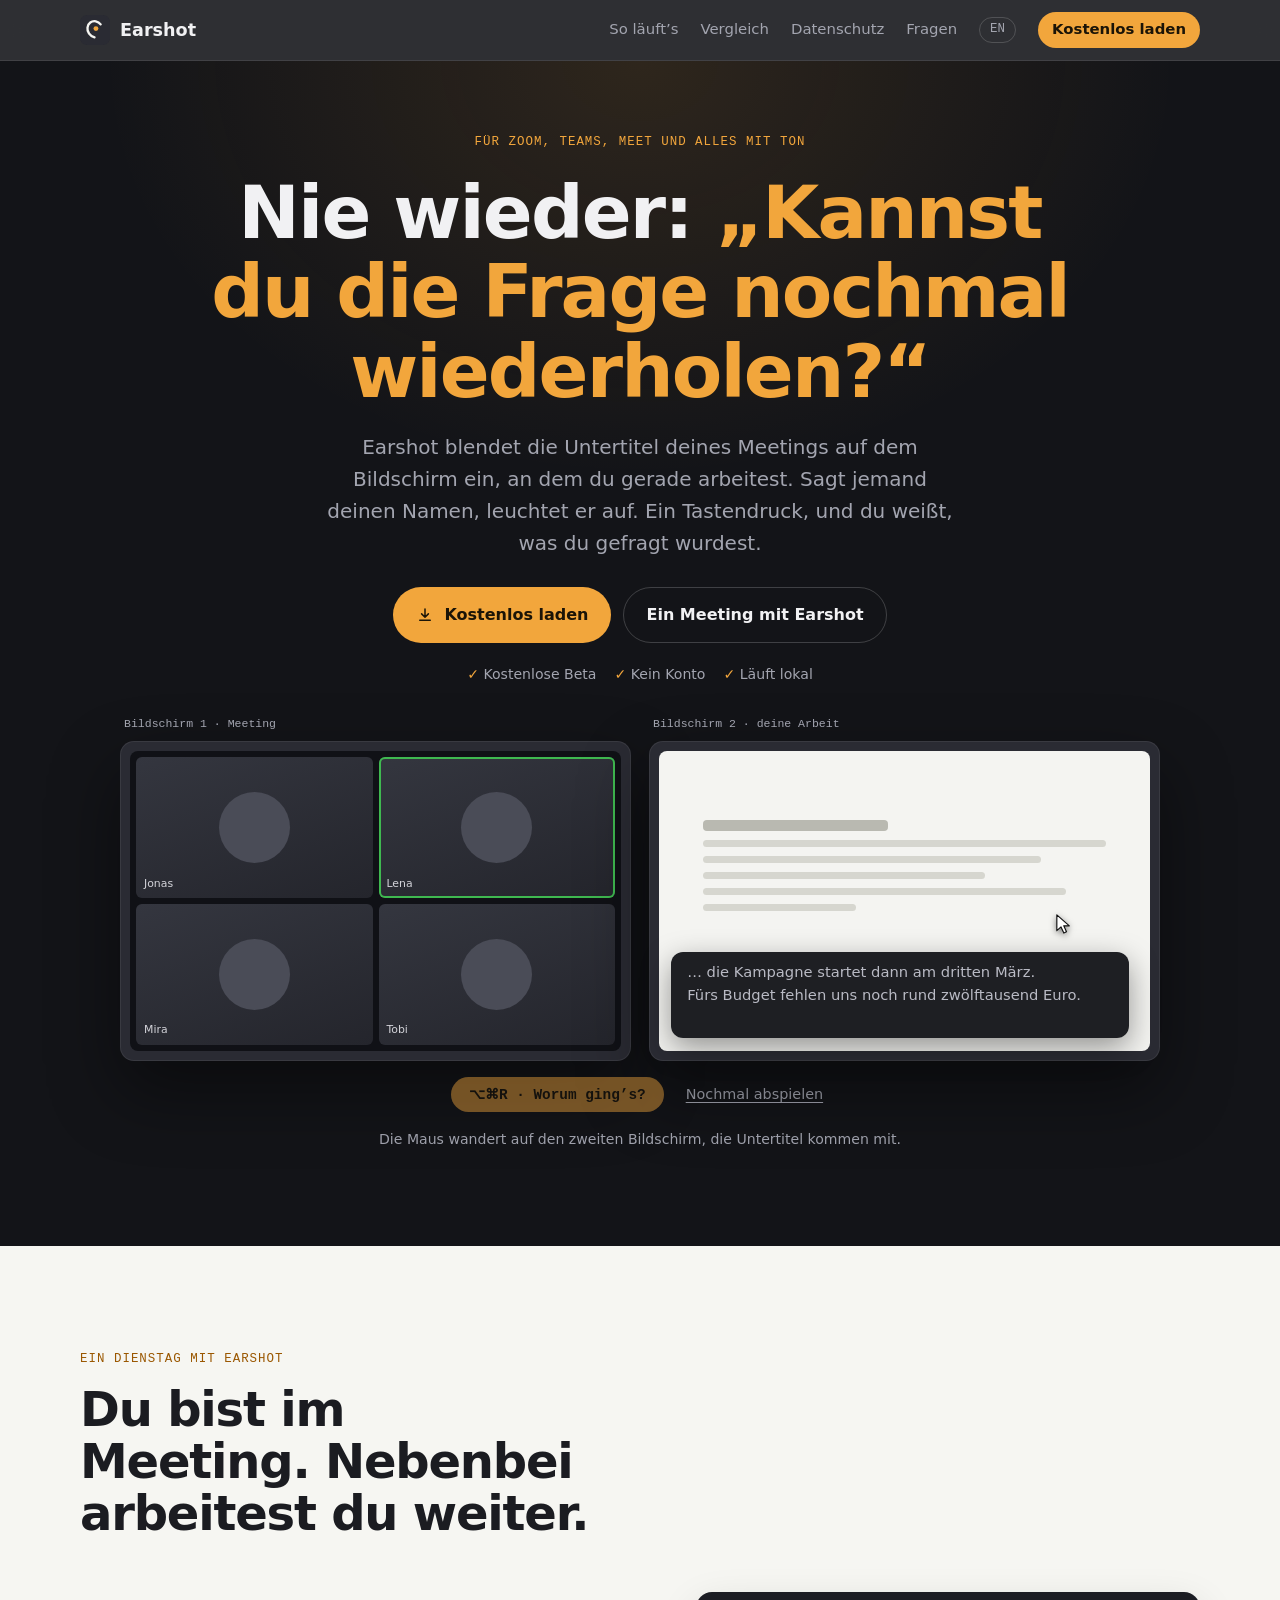
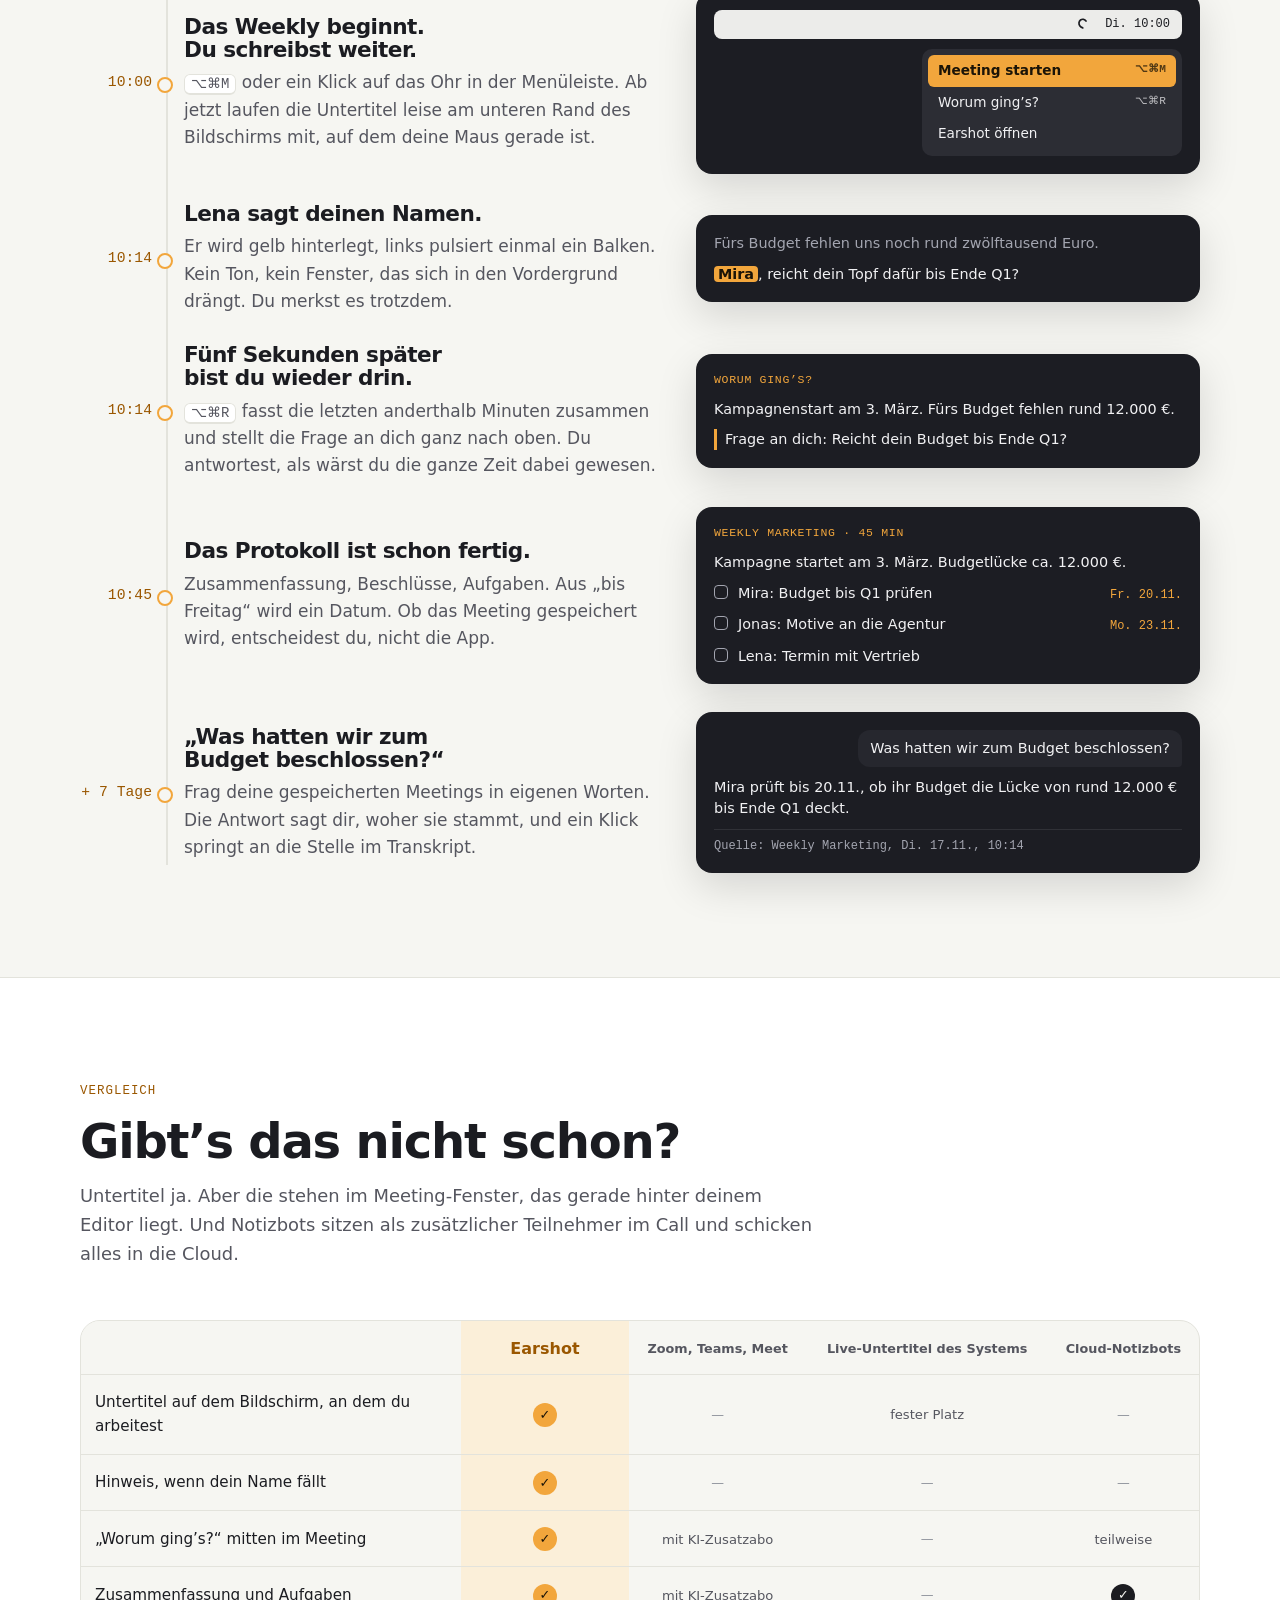
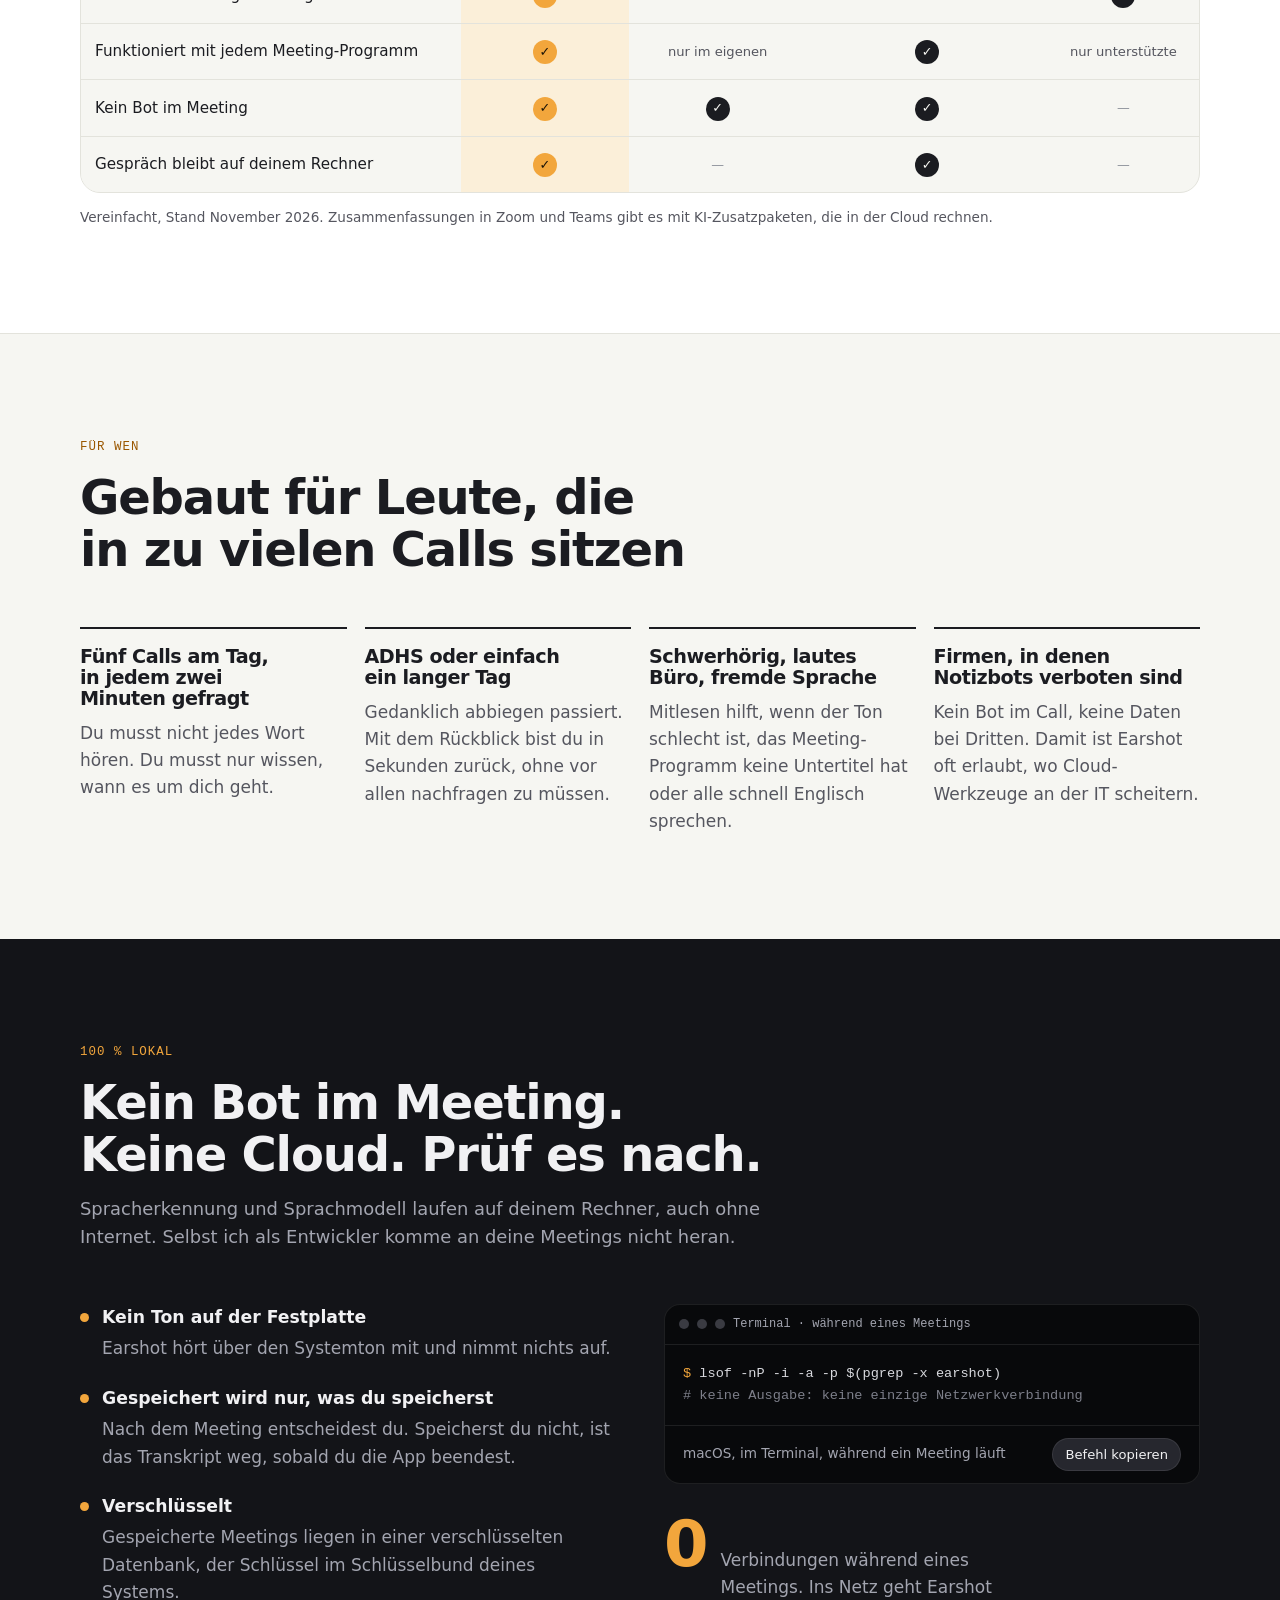
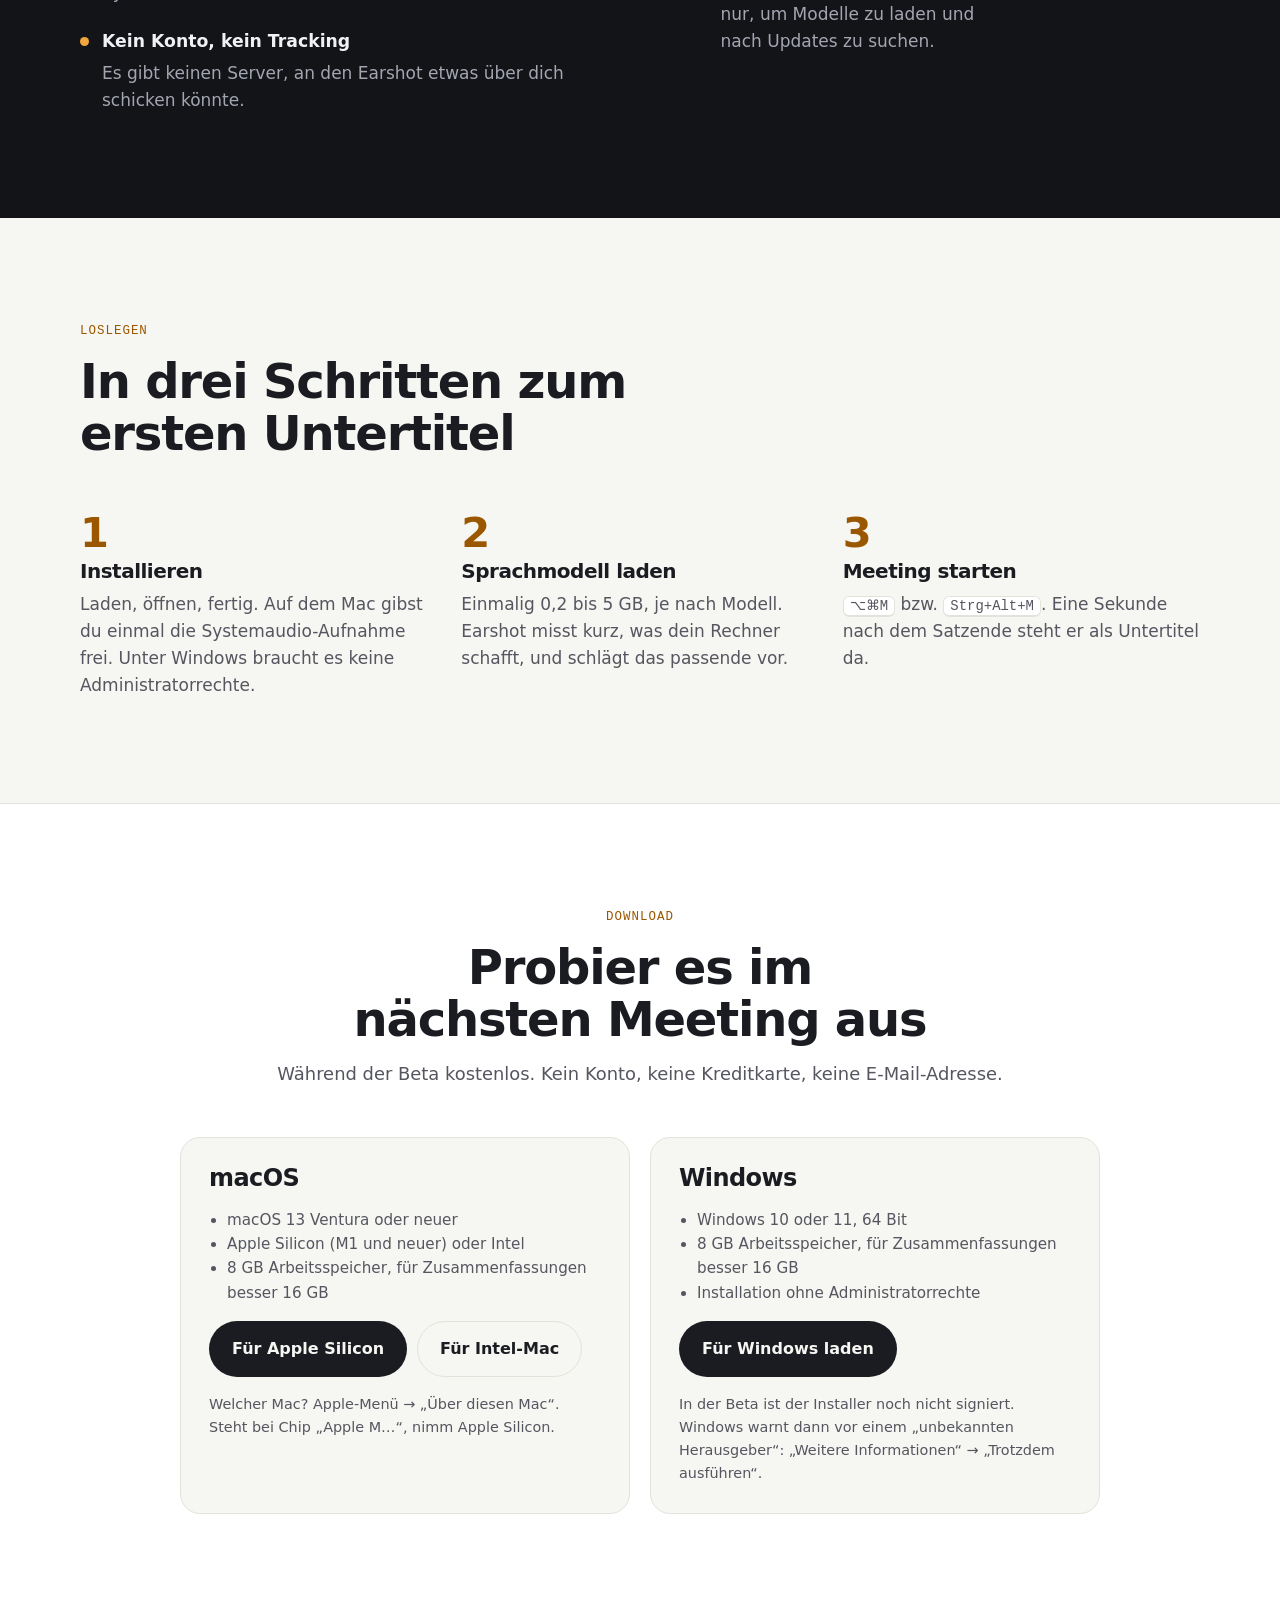
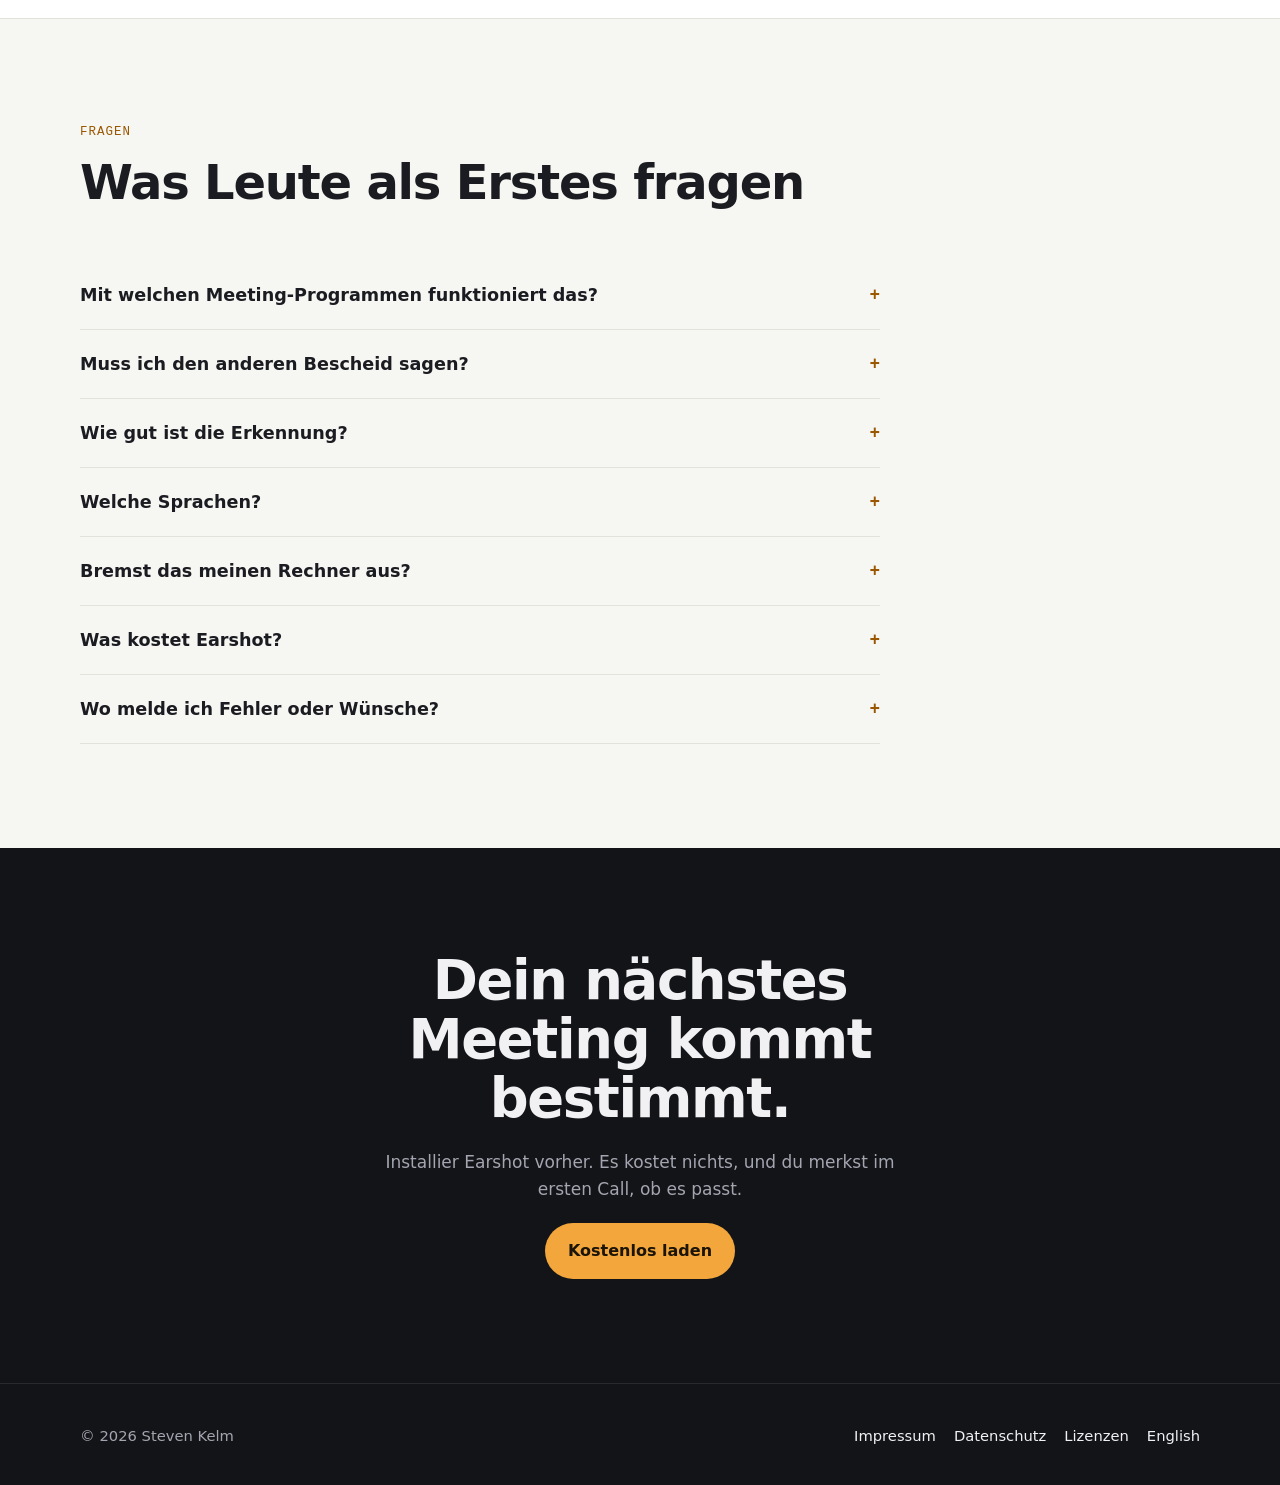
==== commit b0dc7fae: "fix: cache-busted assets, fixed icon sizes, cleaner comparison table" ====
--- a/index.html
+++ b/index.html
@@ -23,8 +23,8 @@
     <meta property="og:image" content="https://kstev239.github.io/earshot-site/assets/og.png" />
     <meta property="og:locale" content="de_DE" />
     <meta name="twitter:card" content="summary_large_image" />
-    <link rel="stylesheet" href="assets/style.css" />
-    <script src="assets/site.js" defer></script>
+    <link rel="stylesheet" href="assets/style.css?v=3" />
+    <script src="assets/site.js?v=3" defer></script>
   </head>
   <body>
     <a class="skip" href="#inhalt">Zum Inhalt springen</a>
@@ -32,7 +32,7 @@
     <header class="site-header">
       <div class="wrap">
         <a class="brand" href="./" aria-label="Earshot – Startseite">
-          <svg viewBox="0 0 64 64" aria-hidden="true">
+          <svg width="30" height="30" viewBox="0 0 64 64" aria-hidden="true">
             <rect width="64" height="64" rx="14" fill="#2a2b33" />
             <path
               d="M44 20C39 13 29 11 22 16C15 21 14 32 19 39C22 43.5 26 46 31 47.5"
@@ -77,7 +77,7 @@
                 data-label-mac="Kostenlos für Mac laden"
                 data-label-windows="Kostenlos für Windows laden"
               >
-                <svg viewBox="0 0 24 24" aria-hidden="true">
+                <svg width="18" height="18" viewBox="0 0 24 24" aria-hidden="true">
                   <path
                     d="M12 4v11m0 0-4.5-4.5M12 15l4.5-4.5M5 19h14"
                     fill="none"
@@ -129,7 +129,7 @@
                 <span>Kampagnenstart am 3. März. Fürs Budget fehlen rund 12.000 €.</span>
                 <span class="ask">Frage an dich: Reicht dein Budget bis Ende Q1?</span>
               </div>
-              <svg class="cursor" viewBox="0 0 18 24" aria-hidden="true">
+              <svg class="cursor" width="15" height="20" viewBox="0 0 18 24" aria-hidden="true">
                 <path
                   d="M1 1v19l5-4.5 3.4 7.4 3.2-1.5-3.3-7.2H16z"
                   fill="#ffffff"
@@ -169,7 +169,7 @@
               </div>
               <div class="scene" aria-hidden="true">
                 <div class="menubar">
-                  <svg viewBox="0 0 16 16">
+                  <svg width="16" height="16" viewBox="0 0 16 16">
                     <path
                       d="M11 5C9.75 3.25 7.25 2.75 5.5 4C3.75 5.25 3.5 8 4.75 9.75C5.5 10.9 6.5 11.5 7.75 11.9"
                       fill="none"
@@ -280,60 +280,60 @@
                 <tr>
                   <th scope="col"><span class="sr-only">Funktion</span></th>
                   <th scope="col" class="us">Earshot</th>
-                  <th scope="col">Untertitel in Zoom, Teams, Meet</th>
-                  <th scope="col">Live-Untertitel von macOS / Windows</th>
+                  <th scope="col">Zoom, Teams, Meet</th>
+                  <th scope="col">Live-Untertitel des Systems</th>
                   <th scope="col">Cloud-Notizbots</th>
                 </tr>
               </thead>
               <tbody>
                 <tr>
                   <th scope="row">Untertitel auf dem Bildschirm, an dem du arbeitest</th>
-                  <td class="us yes">Ja</td>
-                  <td class="no">Nein</td>
-                  <td class="part">fester Platz</td>
-                  <td class="no">Nein</td>
+                  <td class="us"><span class="mark yes" role="img" aria-label="Ja"></span></td>
+                  <td><span class="mark no" role="img" aria-label="Nein"></span></td>
+                  <td><span class="part">fester Platz</span></td>
+                  <td><span class="mark no" role="img" aria-label="Nein"></span></td>
                 </tr>
                 <tr>
                   <th scope="row">Hinweis, wenn dein Name fällt</th>
-                  <td class="us yes">Ja</td>
-                  <td class="no">Nein</td>
-                  <td class="no">Nein</td>
-                  <td class="no">Nein</td>
+                  <td class="us"><span class="mark yes" role="img" aria-label="Ja"></span></td>
+                  <td><span class="mark no" role="img" aria-label="Nein"></span></td>
+                  <td><span class="mark no" role="img" aria-label="Nein"></span></td>
+                  <td><span class="mark no" role="img" aria-label="Nein"></span></td>
                 </tr>
                 <tr>
                   <th scope="row">„Worum ging’s?“ mitten im Meeting</th>
-                  <td class="us yes">Ja</td>
-                  <td class="part">mit KI-Zusatzabo</td>
-                  <td class="no">Nein</td>
-                  <td class="part">teilweise</td>
+                  <td class="us"><span class="mark yes" role="img" aria-label="Ja"></span></td>
+                  <td><span class="part">mit KI-Zusatzabo</span></td>
+                  <td><span class="mark no" role="img" aria-label="Nein"></span></td>
+                  <td><span class="part">teilweise</span></td>
                 </tr>
                 <tr>
                   <th scope="row">Zusammenfassung und Aufgaben</th>
-                  <td class="us yes">Ja</td>
-                  <td class="part">mit KI-Zusatzabo</td>
-                  <td class="no">Nein</td>
-                  <td class="yes">Ja</td>
+                  <td class="us"><span class="mark yes" role="img" aria-label="Ja"></span></td>
+                  <td><span class="part">mit KI-Zusatzabo</span></td>
+                  <td><span class="mark no" role="img" aria-label="Nein"></span></td>
+                  <td><span class="mark yes" role="img" aria-label="Ja"></span></td>
                 </tr>
                 <tr>
                   <th scope="row">Funktioniert mit jedem Meeting-Programm</th>
-                  <td class="us yes">Ja</td>
-                  <td class="no">nur im eigenen</td>
-                  <td class="yes">Ja</td>
-                  <td class="part">nur unterstützte</td>
+                  <td class="us"><span class="mark yes" role="img" aria-label="Ja"></span></td>
+                  <td><span class="part">nur im eigenen</span></td>
+                  <td><span class="mark yes" role="img" aria-label="Ja"></span></td>
+                  <td><span class="part">nur unterstützte</span></td>
                 </tr>
                 <tr>
                   <th scope="row">Kein Bot im Meeting</th>
-                  <td class="us yes">Ja</td>
-                  <td class="yes">Ja</td>
-                  <td class="yes">Ja</td>
-                  <td class="no">Nein</td>
+                  <td class="us"><span class="mark yes" role="img" aria-label="Ja"></span></td>
+                  <td><span class="mark yes" role="img" aria-label="Ja"></span></td>
+                  <td><span class="mark yes" role="img" aria-label="Ja"></span></td>
+                  <td><span class="mark no" role="img" aria-label="Nein"></span></td>
                 </tr>
                 <tr>
                   <th scope="row">Gespräch bleibt auf deinem Rechner</th>
-                  <td class="us yes">Ja</td>
-                  <td class="no">Nein</td>
-                  <td class="yes">Ja</td>
-                  <td class="no">Nein</td>
+                  <td class="us"><span class="mark yes" role="img" aria-label="Ja"></span></td>
+                  <td><span class="mark no" role="img" aria-label="Nein"></span></td>
+                  <td><span class="mark yes" role="img" aria-label="Ja"></span></td>
+                  <td><span class="mark no" role="img" aria-label="Nein"></span></td>
                 </tr>
               </tbody>
             </table>
--- a/assets/style.css
+++ b/assets/style.css
@@ -531,8 +531,8 @@
 .cursor {
   position: absolute;
   z-index: 4;
-  width: 18px;
-  height: 24px;
+  width: 15px;
+  height: 20px;
   left: 90%;
   top: 54%;
   transition:
@@ -973,80 +973,134 @@
 }
 
 /* ------------------------------------------------------------------ */
-/* Comparison */
+/* Comparison: icons, a highlighted Earshot column, a sticky first column
+   on narrow screens. */
 
 .table-scroll {
   overflow-x: auto;
+  border-radius: 20px;
+  background: var(--paper);
   border: 1px solid var(--line);
-  border-radius: var(--radius);
-  background: var(--paper-2);
 }
 
 .compare {
   width: 100%;
-  min-width: 720px;
-  border-collapse: collapse;
+  min-width: 640px;
+  border-collapse: separate;
+  border-spacing: 0;
   font-size: 0.95rem;
 }
 
 .compare th,
 .compare td {
-  padding: 14px 16px;
+  padding: 15px 14px;
   text-align: center;
+  vertical-align: middle;
   border-bottom: 1px solid var(--line);
 }
 
-.compare tbody tr:last-child th,
-.compare tbody tr:last-child td {
+.compare tbody tr:last-child > * {
   border-bottom: 0;
 }
 
 .compare th[scope="row"] {
   text-align: left;
   font-weight: 500;
+  width: 34%;
+  position: sticky;
+  left: 0;
+  background: var(--paper);
+  z-index: 1;
 }
 
 .compare thead th {
-  font-size: 0.85rem;
+  font-size: 0.8rem;
   font-weight: 600;
   color: var(--muted);
-  vertical-align: bottom;
+  padding-block: 18px 14px;
+  line-height: 1.3;
+}
+
+.compare thead th:first-child {
+  position: sticky;
+  left: 0;
+  background: var(--paper);
+  z-index: 1;
 }
 
 .compare .us {
   background: var(--honey-tint);
-  color: var(--ink);
+  width: 15%;
 }
 
 .compare thead .us {
   color: var(--honey-text);
   font-size: 1rem;
-}
-
-.yes,
-.no,
-.part {
-  font-weight: 600;
-}
-
-.yes {
-  color: var(--ok);
-}
-
-.no {
+  font-family: var(--font-display);
+}
+
+.mark {
+  display: inline-grid;
+  place-items: center;
+  width: 24px;
+  height: 24px;
+  border-radius: 50%;
+  font-size: 0.8rem;
+  font-weight: 700;
+  line-height: 1;
+}
+
+.mark.yes {
+  background: var(--ink);
+  color: var(--paper);
+}
+
+.mark.yes::before {
+  content: "✓";
+}
+
+.compare .us .mark.yes {
+  background: var(--honey);
+  color: #1b1407;
+}
+
+.mark.no {
   color: var(--no);
+}
+
+.mark.no::before {
+  content: "—";
+  font-weight: 400;
 }
 
 .part {
   color: var(--muted);
-  font-weight: 400;
-  font-size: 0.85rem;
+  font-size: 0.82rem;
+  line-height: 1.3;
+  display: inline-block;
+  max-width: 9rem;
 }
 
 .footnote {
   margin-top: 14px;
   font-size: 0.85rem;
   color: var(--muted);
+}
+
+@media (max-width: 720px) {
+  .compare {
+    font-size: 0.88rem;
+  }
+
+  .compare th,
+  .compare td {
+    padding: 12px 10px;
+  }
+
+  .compare th[scope="row"] {
+    width: 42%;
+    box-shadow: 6px 0 10px -8px #00000040;
+  }
 }
 
 /* ------------------------------------------------------------------ */
